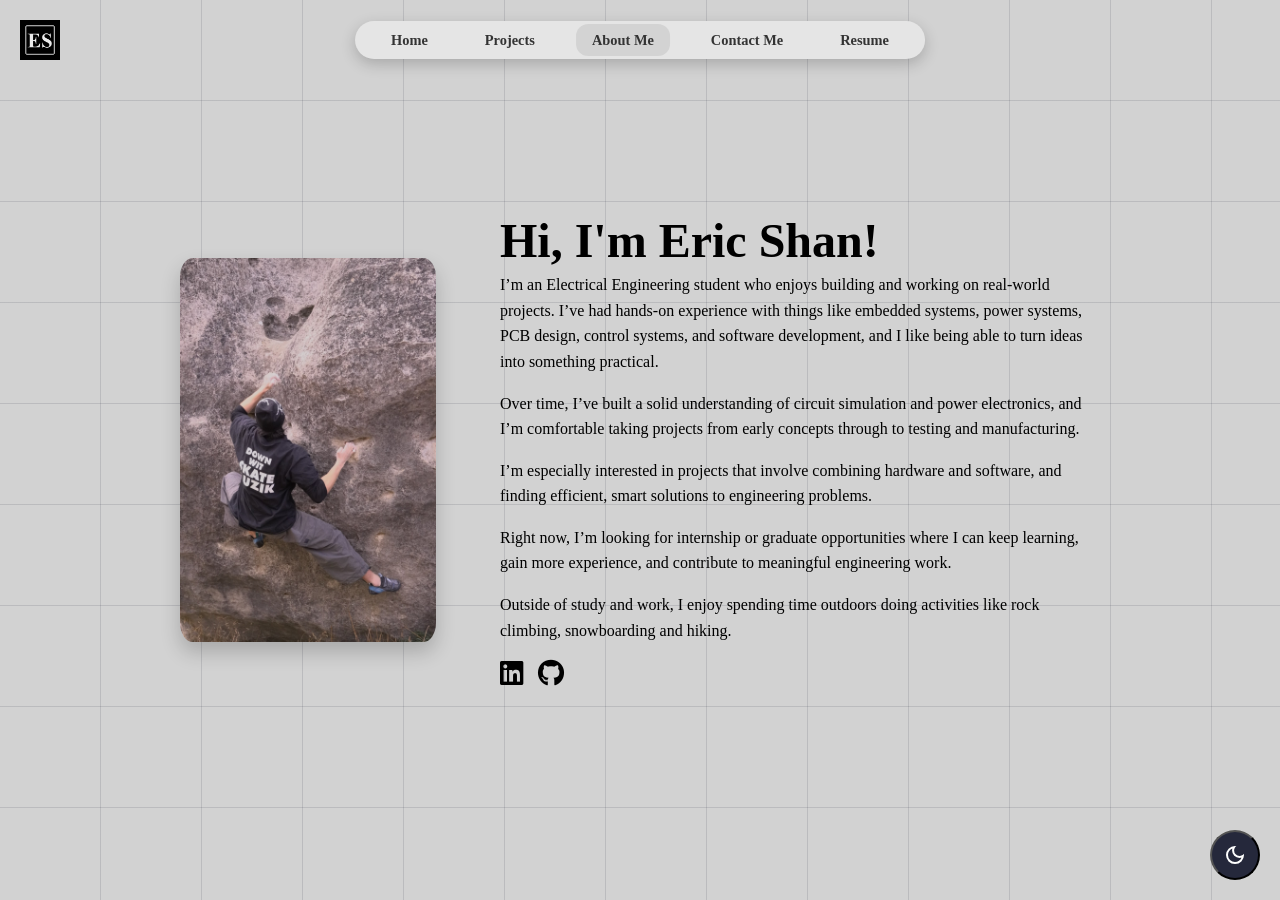
==== about.html @ 1c430942 "Logo Update" ====
<!DOCTYPE html>
<html lang="en">
<head>
    <link rel="stylesheet" href="https://cdnjs.cloudflare.com/ajax/libs/font-awesome/6.5.0/css/all.min.css">
    <meta charset="UTF-8">
    <meta name="viewport" content="width=device-width, initial-scale=1.0">
    <title>About Me | Eric Shan</title>
    <link rel="stylesheet" href="style.css">
    <script type="text/javascript" src="darkmode.js" defer></script>
    <link rel="icon" type="image/jpeg" href="images/ES-logo-black.png">
</head>
<body>
    <button class="theme-switch">
        <svg xmlns="http://www.w3.org/2000/svg" height="24px" viewBox="0 -960 960 960" width="24px" fill="#e3e3e3"><path d="M480-120q-150 0-255-105T120-480q0-150 105-255t255-105q14 0 27.5 1t26.5 3q-41 29-65.5 75.5T444-660q0 90 63 153t153 63q55 0 101-24.5t75-65.5q2 13 3 26.5t1 27.5q0 150-105 255T480-120Zm0-80q88 0 158-48.5T740-375q-20 5-40 8t-40 3q-123 0-209.5-86.5T364-660q0-20 3-40t8-40q-78 32-126.5 102T200-480q0 116 82 198t198 82Zm-10-270Z"/></svg>
        <svg xmlns="http://www.w3.org/2000/svg" height="24px" viewBox="0 -960 960 960" width="24px" fill="#e3e3e3"><path d="M565-395q35-35 35-85t-35-85q-35-35-85-35t-85 35q-35 35-35 85t35 85q35 35 85 35t85-35Zm-226.5 56.5Q280-397 280-480t58.5-141.5Q397-680 480-680t141.5 58.5Q680-563 680-480t-58.5 141.5Q563-280 480-280t-141.5-58.5ZM200-440H40v-80h160v80Zm720 0H760v-80h160v80ZM440-760v-160h80v160h-80Zm0 720v-160h80v160h-80ZM256-650l-101-97 57-59 96 100-52 56Zm492 496-97-101 53-55 101 97-57 59Zm-98-550 97-101 59 57-100 96-56-52ZM154-212l101-97 55 53-97 101-59-57Zm326-268Z"/></svg>
    </button>

    <header class="topbar">
        <a href="index.html" class="logo">
            <img src="images/ES-logo-black.png" alt="Eric Shan">
            </a> 
            <nav class="navbar">
            <div class="navbar-container">
                <button class="navbar-toggle">
                    <span class="bar"></span>
                    <span class="bar"></span>
                    <span class="bar"></span>
                </button>
                <ul class="navbar-menu">
                    <li><a href="index.html">Home</a></li>
                    <li><a href="projects.html">Projects</a></li>
                    <li><a href="about.html" class="active">About Me</a></li>
                    <li><a href="contact.html">Contact Me</a></li>
                    <li><a href="resume.html" target="_blank" rel="noopener noreferrer">Resume</a></li>
                </ul>
            </div>
        </nav>
    </header>
    <section class="about">
        <div class="about-image">
            <img src="images/climbingpic.jpg" alt="Profile Picture">
        </div>
        <div class="about-content">
            <h1>Hi, I'm Eric Shan!</h1>
            <p>
                I’m an Electrical Engineering student who enjoys building and working on real-world projects. I’ve had hands-on experience with things like embedded systems, power systems, PCB design, control systems, and software development, and I like being able to turn ideas into something practical.
            </p>
            <p>
                Over time, I’ve built a solid understanding of circuit simulation and power electronics, and I’m comfortable taking projects from early concepts through to testing and manufacturing.
            </p> 
            <p>
                I’m especially interested in projects that involve combining hardware and software, and finding efficient, smart solutions to engineering problems.
            </p>
            <p>
                Right now, I’m looking for internship or graduate opportunities where I can keep learning, gain more experience, and contribute to meaningful engineering work.
            </p>
            <p>
                Outside of study and work, I enjoy spending time outdoors doing activities like rock climbing, snowboarding and hiking.
            </p>
            <div class="icons">
                <a href="https://www.linkedin.com/in/shan-eric/" target="_blank">
                    <i class="fa-brands fa-linkedin"></i>
                </a>
                </a>
                <a href="https://github.com/eatredbeanpaste" target="_blank">
                    <i class="fa-brands fa-github"></i>
                </a>
            </div>
        </div>
    </section>
    <script src="navscroll.js"></script>
</body>
<script src="script.js"></script>
</html>
---- style.css ----
@import url('https://fonts.cdnfonts.com/css/ica-rubrik-black');
@import url('https://fonts.cdnfonts.com/css/poppins');
:root
{
    --primary-color: #25283b;
    --secondary-color: #ffffff;
    --background-color: #D2D2D2;
    --text-color: #000000;
    --gridline-color: #25283b22
}

.darkmode
{
    --primary-color: #ffffff;
    --secondary-color: #25283b;
    --background-color: #25283b;
    --text-color: #ffffff;
    --gridline-color: #ffffff22
}

.theme-switch{
    height: 50px;
    width: 50px;
    padding: 0;
    border-radius: 50%;
    background-color: var(--primary-color);
    display: flex;
    justify-content: center;
    align-items: center;
    bottom: 20px;
    right: 280px;
    position: fixed;
    z-index: 999;
}

.theme-switch svg{
    fill: var(--secondary-color);
}

.theme-switch svg:last-child{
    display: none;
}

.darkmode .theme-switch svg:first-child{
    display: none;
}

.darkmode .theme-switch svg:last-child{
    display: block;
}

@media (max-width: 1400px){
    .theme-switch{
        top: auto;
        left: auto;

        bottom: 20px;
        right: 20px;

        transform: none;
    }
}

*{
    margin: 0;
    padding: 0;
    box-sizing: border-box;

}
body{
    --topbar-height: 100px;
    min-height: 100vh;
    background-color: var(--background-color);
    background-image:
    repeating-linear-gradient(
        to right, transparent 0 100px,
        var(--gridline-color) 100px 101px
    ),
    repeating-linear-gradient(
        to bottom, transparent 0 100px,
        var(--gridline-color) 100px 101px
    );
}
        
body::before{

    position: absolute;
    width: min(1400px, 90vw);
    top: 10%;
    left: 50%;
    height: 90%;
    transform: translateX(-50%);
    content: '';
    background-image: url(images/bg.png);
    background-size: 100%;
    background-repeat: no-repeat;
    background-position: top center;
    pointer-events: none;
}

iframe {
    position: absolute;
    top: 0;
    left: 0;
    width: 100%;
    height: 100%;
    border: none;
}

/* Navigation Bar */

.topbar {
    position: fixed;
    top: 0;
    width: 100%;

    display: flex;
    align-items: center;
    justify-content: space-between;

    padding: 20px;
    max-width: 1400px;
    margin: 0 auto;

    left: 50%;
    transform: translateX(-50%);

    z-index: 1000;
    transition: transform 0.3s ease;
}

.logo {
    display: flex;
    align-items: center;
    text-decoration: none;
    color: var(--text-color);

    max-width: 200px;
    width: 100%;
}

.logo img {
    height: 40px;   /* adjust size as needed */
    width: auto;
    display: block;
}

.navbar {
    position: fixed;
    left: 50%;
    transform: translateX(-50%);

    padding: 10px 20px;
    background: #e5e5e5;
    border-radius: 20px;

    box-shadow: 0 5px 15px rgba(0,0,0,0.2);
    transition: transform 0.2s;
}

.topbar--hide {
    transform: translate(-50%, -100%);
    box-shadow: none;
}

.navbar-container {
    display: flex;
    align-items: center;
    justify-content: center;
}

.navbar-logo{
    font-size: 1.5rem;
    font-weight: 600;
    color:var(--text-color);
    text-decoration: none;
    cursor: pointer;
}

.navbar-menu {
    display: flex;
    gap: 25px; /* spacing between items */
    list-style: none;
}

.navbar-container .navbar-menu li a {
    color: #333;
    text-decoration: none;
    font-size: 0.9rem;
    font-weight: 600;

    padding: 8px 16px;
    border-radius: 12px;

    transition: 0.3s ease;
}


.navbar-container .navbar-menu li a:hover,
.navbar-container .navbar-menu li a.active{
    background-color: rgba(0, 0, 0, 0.08);
}

.navbar-toggle{
    display: none;
    background: transparent;
    padding: 10px;
    border: none;
    cursor: pointer;
}

.bar{
    display: block;
    width: 25px;
    height: 3px;
    margin: 5px auto;
    background-color: var(--text-color);
    transition: all 0.3s ease-in-out;
}

@media (max-width: 880px) {
    .navbar {
        position: static;   /* remove centering */
        transform: none;
        background: none;
        box-shadow: none;
        padding: 0;
    }
    .navbar-container .navbar-menu{
        display: none;
        flex-direction: column; /* show hamburger on small screens */
        align-items: flex-start;
        grid-area: 1.7rem !important;
        position: absolute;
        height: 100vh;
        width: 250px;
        top: 0;
        right: 0;
        padding: 5rem 1.5rem;
        box-shadow: 0 10px 10px rgba(0, 0, 0, 0.5);
        background-color: var(--background-color);
        z-index: 998;}

    .navbar-container .navbar-menu.active{
        display: flex;
    }
    
    .navbar-toggle{
        display: block;
        z-index: 999;
    }

    .navbar-toggle.active .bar:nth-child(2){
        opacity: 0;
    }

    .navbar-toggle.active .bar:nth-child(1){
        transform: translateY(8px) rotate(45deg);
    }

    .navbar-toggle.active .bar:nth-child(3){
        transform: translateY(-8px) rotate(-45deg);
    }
}

.banner{
    width: 100%;
    height: 100vh;
    text-align: center;
    overflow: hidden;
    position: relative;
}
.banner .slider{
    position: absolute;
    width: 150px;
    height: 180px;
    top: 40%;
    left: calc(50% - 100px);
    transform-style: preserve-3d;
    transform: perspective(1000px);
    animation: autoRun 20s linear infinite;
    z-index: 2;
}

@keyframes autoRun{
    from{
        transform: perspective(1000px) rotateX(-16deg) rotateY(0deg);
    }to{
        transform: perspective(1000px) rotateX(-16deg) rotateY(360deg);
    }
}

.banner .slider .item{
    position: absolute;
    inset: 0 0 0 0;
    transform: 
        rotateY(calc( (var(--position) - 1) * (360 / var(--quantity)) * 1deg))
        translateZ(550px);
}
.banner .slider .item img{
    width: 100%;
    height: 100%;
    object-fit: cover;
}
.banner .content{
    position: absolute;
    bottom: 0;
    left: 50%;
    transform: translateX(-50%);
    width: min(1400px, 100vw);
    height: max-content;
    padding-bottom: 100px;
    display: flex;
    flex-wrap: wrap;
    justify-content: space-between;
    align-items: center;
    z-index: 1;
}

.banner .content h1{
    text-align: center;
    width: 100%;
    text-shadow: 0 10px 20px #000;
    font-size: 10em;
    position: relative; 
    top: -200px;   /* moves BOTH text layers down */
}

.banner .content h1::after{
    position: absolute;
    inset: 0;
    content: attr(data-content);
    z-index: 2;
    -webkit-text-stroke: 2px var(--secondary-color);
    color: transparent;
    color: var(--text-color);
}

.banner .content .model{
    background-image: url(images/model.png);
    width: 100%;
    height: 75vh;
    position: absolute;
    bottom: 0;
    left: 0;
    background-size: auto 130%;
    background-repeat: no-repeat;
    background-position: top center;
    z-index: -1;
}
@media screen and (max-width: 1023px) {
    .banner .slider{
        width: 400px;
        height: 250px;
        left: calc(50% - 80px);
    }
    .banner .slider .item{
        transform: 
            rotateY(calc( (var(--position) - 1) * (360 / var(--quantity)) * 1deg))
            translateZ(300px);
    }
    .banner .content h1{
        text-align: center;
        width: 100%;
        text-shadow: 0 10px 20px #000;
        font-size: 1em;
        top: -250px;
    }
    .banner .content .author{
        color: #fff;
        padding: 20px;
        text-shadow: 0 10px 20px #000;
        z-index: 2;
        max-width: unset;
        width: 100%;
        text-align: center;
        padding: 0 30px;
    }
}
@media screen and (max-width: 767px) {
    .banner .slider{
        width: 100px;
        height: 150px;
        left: calc(50% - 50px);
    }
    .banner .slider .item{
        transform: 
            rotateY(calc( (var(--position) - 1) * (360 / var(--quantity)) * 1deg))
            translateZ(180px);
    }
    .banner .content h1{
        font-size: 5em;
    }
}

/* Projects Page */

.projects {
    max-width: 1200px;
    margin: 120px auto;
    padding: 20px;
}

.projects h1 {
    text-align: center;
    margin-bottom: 20px;
    font-size: 3em;
    color: var(--text-color);
    margin-top: -25px; /* 👈 control vertical position here */
}

.project-list {
    display: flex;
    flex-direction: column;
    gap: 30px;
}

.project-item {
    display: flex;
    flex-direction: row-reverse;
    align-items: center;
    gap: 20px;
    background: var(--secondary-color);
    padding: 20px;
    border-radius: 10px;
}

/* Image styling */
.project-item img {
    width: 200px;
    height: 150px;
    object-fit: cover;
    border-radius: 10px;
}

/* Text takes remaining space */
.project-text {
    flex: 1;
    color: var(--text-color);
}

@media (max-width: 768px){

    .project-item{
        flex-direction: column;   /* stack vertically */
        align-items: flex-start;  /* keep text left aligned */
    }

    /* Force order */
    .project-text{
        order: 1;
        width: 100%;
    }

    .project-text h2{
        margin-bottom: 10px;
    }

    .project-text p{
        margin-bottom: 15px;
    }

    .project-item img{
        order: 2;       /* image comes LAST */
        width: 100%;
        height: auto;
    }
}

/* About Page */

.about {
    display: flex;
    justify-content: center;
    align-items: center;
    gap: 4rem;
    min-height: 100vh;   /* take full screen height */
}

.about-img{
    border-radius: 50%;
}
.about-image img{ 
    display: flex; 
    justify-content: center; 
    width: 20vw; 
    border-radius: 5%; 
    box-shadow: 0 10px 20px rgba(0, 0, 0, 0.2); 
}

.about-content h1{
    font-family: Poppins;
    font-size: 3rem;
    line-height: 1.3;
    color: var(--text-color);
}

.about-content p{
    font-size: 1rem;
    font-family: Poppins;
    line-height: 1.6;
    margin-bottom: 1rem;
    max-width: 600px;
    color: var(--text-color);
}

.about-content .icons a{
    display: inline-block;
    margin-right: 10px;
    color: var(--text-color);
    font-size: 3dvh;
    transition: 0.3s;
}

@media (max-width: 1000px) {
    .about {
        gap: 2rem;
    }
}

@media (max-width:995px) {
    .about {
        flex-direction: column;
        margin: 0rem 2rem;
        align-items: center;
        text-align: center;
    }
    .about-content p{
        font-size: 1rem;
        align-items: center;
    }
    .about-content h1{
        font-size: 2rem;
        align-items: center;
    }
    .about-image img{
        width: 70vw;
        margin-top: 2rem;
    }
}



/* Contact Page */

body{
    font-family: Poppins;
}

.contact-container{
    height: 100vh;
    display: flex;
    align-items: center;
    justify-content: space-evenly   ;
}

.contact-left{
    display: flex;
    flex-direction: column;
    align-items: start;
    gap: 20px;
}

.contact-left h2{
    font-weight: 600;
    font-size: 40px;
    margin-bottom: 5px;
    color: #000000;
}

.contact-left-title hr{
    border: none;
    width: 260px;
    height: 5px;
    background-color: var(--text-color);
    border-radius: 10px;
}

.contact-inputs{
    width: 400px;
    height: 50px;
    border: none;
    outline: none;
    padding-left: 25px;
    font-weight: 500;
    color: var(--text-color);
    border-radius: 20px;
}

.contact-inputs:focus{
    border: 2px solid var(--text-color);
}

.contact-inputs::placeholder{
    color: var(--text-color);
}

.contact-left textarea{
    height: 140px;
    padding-top: 15px;
    border-radius: 20px;
}

.contact-left .contact-button{
    display: flex;
    align-items: center;
    padding: 15px 30px;
    font-size: 16px;
    color: var(--secondary-color);
    gap: 10px;
    border: none;
    border-radius: 20px;
    background-color: var(--primary-color);
    cursor: pointer;
}

@media (max-width: 800px) {
    .contact-inputs{
        width: 80vw;
    }
}
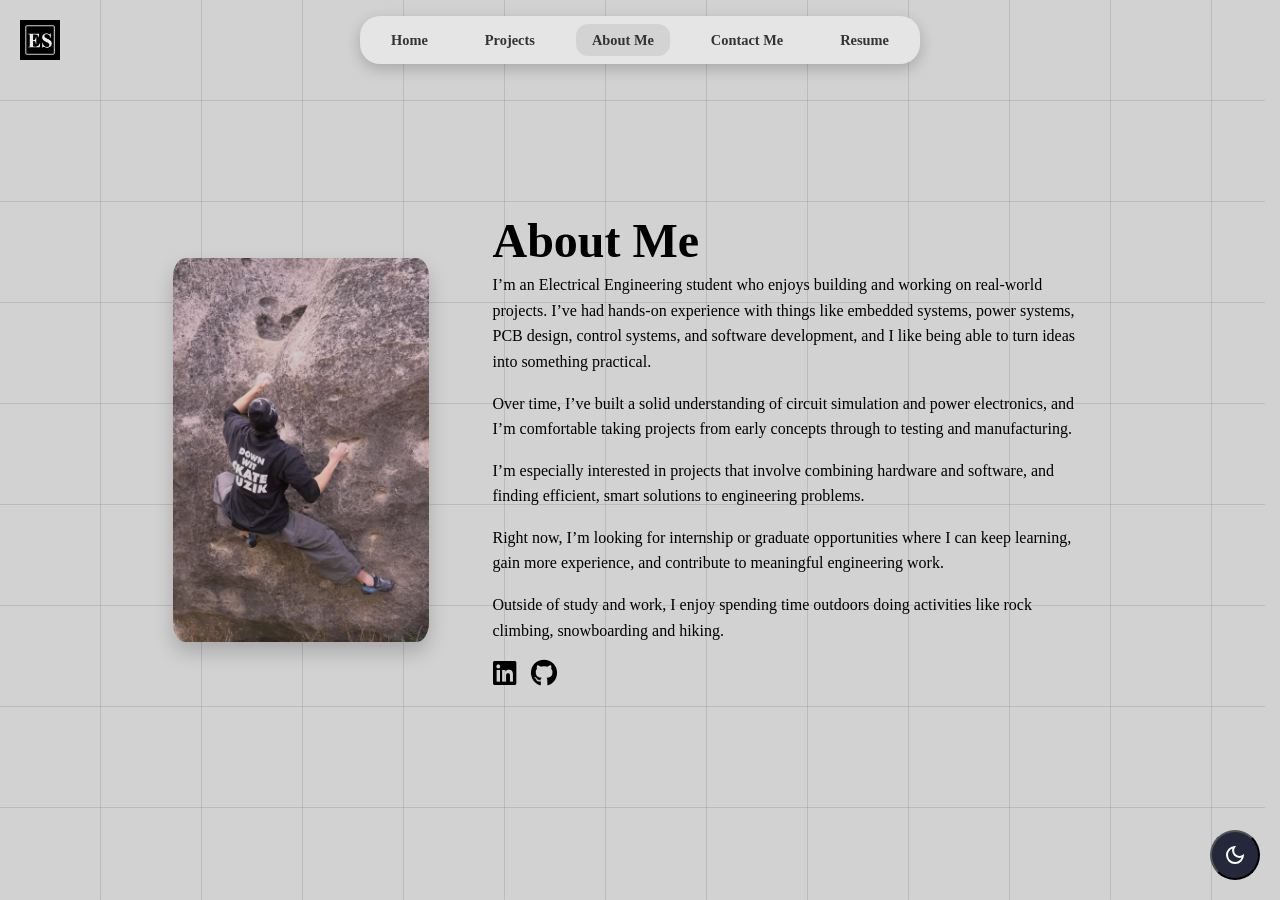
==== commit 756e80a4: "Lots of changes" ====
--- a/about.html
+++ b/about.html
@@ -41,7 +41,7 @@
             <img src="images/climbingpic.jpg" alt="Profile Picture">
         </div>
         <div class="about-content">
-            <h1>Hi, I'm Eric Shan!</h1>
+            <h1>About Me</h1>
             <p>
                 I’m an Electrical Engineering student who enjoys building and working on real-world projects. I’ve had hands-on experience with things like embedded systems, power systems, PCB design, control systems, and software development, and I like being able to turn ideas into something practical.
             </p>
--- a/style.css
+++ b/style.css
@@ -6,7 +6,7 @@
     --secondary-color: #ffffff;
     --background-color: #D2D2D2;
     --text-color: #000000;
-    --gridline-color: #25283b22
+    --gridline-color: #25283b22;
 }
 
 .darkmode
@@ -15,7 +15,7 @@
     --secondary-color: #25283b;
     --background-color: #25283b;
     --text-color: #ffffff;
-    --gridline-color: #ffffff22
+    --gridline-color: #ffffff22;
 }
 
 .theme-switch{
@@ -65,9 +65,14 @@
     margin: 0;
     padding: 0;
     box-sizing: border-box;
-
-}
+}
+
+html {
+    scrollbar-gutter: stable;
+}
+
 body{
+    font-family: Poppins;
     --topbar-height: 100px;
     min-height: 100vh;
     background-color: var(--background-color);
@@ -81,31 +86,7 @@
         var(--gridline-color) 100px 101px
     );
 }
-        
-body::before{
-
-    position: absolute;
-    width: min(1400px, 90vw);
-    top: 10%;
-    left: 50%;
-    height: 90%;
-    transform: translateX(-50%);
-    content: '';
-    background-image: url(images/bg.png);
-    background-size: 100%;
-    background-repeat: no-repeat;
-    background-position: top center;
-    pointer-events: none;
-}
-
-iframe {
-    position: absolute;
-    top: 0;
-    left: 0;
-    width: 100%;
-    height: 100%;
-    border: none;
-}
+
 
 /* Navigation Bar */
 
@@ -150,7 +131,7 @@
     left: 50%;
     transform: translateX(-50%);
 
-    padding: 10px 20px;
+    padding: 15px 15px;
     background: #e5e5e5;
     border-radius: 20px;
 
@@ -273,8 +254,8 @@
 .banner .slider{
     position: absolute;
     width: 150px;
-    height: 180px;
-    top: 40%;
+    height: 75px;
+    top: 10%;
     left: calc(50% - 100px);
     transform-style: preserve-3d;
     transform: perspective(1000px);
@@ -284,9 +265,9 @@
 
 @keyframes autoRun{
     from{
-        transform: perspective(1000px) rotateX(-16deg) rotateY(0deg);
+        transform: perspective(1000px) rotateX(-8deg) rotateY(0deg);
     }to{
-        transform: perspective(1000px) rotateX(-16deg) rotateY(360deg);
+        transform: perspective(1000px) rotateX(-8deg) rotateY(360deg);
     }
 }
 
@@ -317,32 +298,41 @@
     z-index: 1;
 }
 
-.banner .content h1{
-    text-align: center;
-    width: 100%;
-    text-shadow: 0 10px 20px #000;
-    font-size: 10em;
+.banner .content p1{
+    text-align: left;
+    width: 100%;
+    font-size: 5rem;
     position: relative; 
     top: -200px;   /* moves BOTH text layers down */
-}
-
-.banner .content h1::after{
-    position: absolute;
-    inset: 0;
-    content: attr(data-content);
-    z-index: 2;
-    -webkit-text-stroke: 2px var(--secondary-color);
-    color: transparent;
-    color: var(--text-color);
+    left: 300px;
+}
+
+.banner .content p2{
+    text-align: left;
+    width: 100%;
+    font-size: 5rem;
+    position: relative; 
+    top: -200px;   /* moves BOTH text layers down */
+    left: 300px;
+}
+
+.banner .content p3{
+    text-align: left;
+    width: 100%;
+    font-size: 5rem;
+    position: relative; 
+    top: -200px;   /* moves BOTH text layers down */
+    left: 300px;
+    color: #6d96ee;
 }
 
 .banner .content .model{
-    background-image: url(images/model.png);
+    background-image: url(images/bunny.png);
     width: 100%;
     height: 75vh;
     position: absolute;
     bottom: 0;
-    left: 0;
+    left: 200px;
     background-size: auto 130%;
     background-repeat: no-repeat;
     background-position: top center;
@@ -394,11 +384,11 @@
 }
 
 /* Projects Page */
-
 .projects {
-    max-width: 1200px;
     margin: 120px auto;
     padding: 20px;
+    max-width: 100%;
+    max-width: 1200px;
 }
 
 .projects h1 {
@@ -406,7 +396,7 @@
     margin-bottom: 20px;
     font-size: 3em;
     color: var(--text-color);
-    margin-top: -25px; /* 👈 control vertical position here */
+    margin-top: -25px; 
 }
 
 .project-list {
@@ -415,6 +405,7 @@
     gap: 30px;
 }
 
+/* Project Card */
 .project-item {
     display: flex;
     flex-direction: row-reverse;
@@ -423,20 +414,99 @@
     background: var(--secondary-color);
     padding: 20px;
     border-radius: 10px;
-}
-
-/* Image styling */
-.project-item img {
-    width: 200px;
-    height: 150px;
-    object-fit: cover;
-    border-radius: 10px;
-}
-
-/* Text takes remaining space */
+
+    width: 100%;
+    max-width: 600px;
+    margin: 0 auto;
+
+    cursor: pointer;
+    transition: max-width 0.5s ease, transform 0.3s ease;
+}
+
+.project-item:hover {
+    transform: scale(1.02);
+}
+
+/* Expanded state */
+.project-item.active {
+    max-width: 1200px;
+    flex-direction: column;       /* stack everything vertically */
+    align-items: center;
+}
+
+/* Text container */
 .project-text {
     flex: 1;
     color: var(--text-color);
+    display: flex;
+    flex-direction: column;
+    align-items: flex-start;
+    width: 100%;
+    max-width: 1000px;
+    transition: max-width 0.5s ease, align-items 0.3s ease;
+}
+
+/* Expand text container when active */
+.project-item.active .project-text {
+    max-width: 1200px;
+    align-items: center;   /* center text & images */
+}
+
+/* Main image (if you add one later) */
+.project-item > img {
+    width: 250px;
+    height: 200px;
+    object-fit: cover;
+    border-radius: 10px;
+}
+
+/* Extra content (hidden by default) */
+.project-extra-text {
+    display: flex;
+    flex-direction: column;
+    gap: 10px;
+
+    max-height: 0;
+    overflow: hidden;
+    opacity: 0;
+
+    transition: max-height 0.5s ease, opacity 0.3s ease;
+}
+
+.project-item.active {
+    width: 100%;        /* take full width of parent */
+    min-width: 1200px;  /* enforce desired width */
+    max-width: 1200px;
+    flex-direction: column;
+    align-items: center;
+}
+
+/* Show extra content when active */
+.project-item.active .project-extra-text {
+    margin-top: 15px;
+    max-height: 500px;
+    opacity: 1;
+    width: 100%;
+    max-width: 1000px;
+}
+
+/* Images under text */
+.project-extra-images {
+    display: flex;
+    justify-content: center;   /* centers images */
+    gap: 20px;
+    margin-top: 10px;
+    width: 100%;
+    max-width: 1200px;
+    transition: max-width 0.5s ease;
+}
+
+/* Image styling */
+.project-extra-images img {
+    width: 200px;
+    height: auto;
+    border-radius: 8px;
+    object-fit: cover;
 }
 
 @media (max-width: 768px){
@@ -540,82 +610,103 @@
 }
 
 
-
 /* Contact Page */
 
-body{
+body.contact-page{
+    min-height: 100vh;
+    display: flex;
+    justify-content: center;   /* horizontal center */
+    align-items: center;       /* vertical center */
+}
+
+.contact-container {
+    display: flex;
+    gap: 60px;
+    max-width: 1100px;
+    margin: 80px auto;
+    padding: 40px;
+    background: #f5f5f5;
+    border-radius: 12px;
+    box-shadow: 0 0 20px rgba(0,0,0,0.08);
+}
+
+.contact-left {
+    flex: 1;
+}
+
+.contact-left h2 {
+    font-size: 2.2rem;
+    margin-bottom: 10px;
+}
+
+
+.contact-left hr {
+    width: 60px;
+    height: 3px;
+    background: black;
+    border: none;
+    margin-bottom: 20px;
+}
+
+.contact-left p {
+    margin-bottom: 15px;
+    color: #555;
+    line-height: 1.6;
+}
+
+.input-row {
+    display: flex;
+    gap: 20px;
+    margin-bottom: -30px;
+}
+.input-row input {
+    flex: 1;
+}
+
+.contact-right input,
+.contact-right textarea {
+    margin-top: 60px;
+    width: 100%;
+    padding: 14px;
+    border: none;
+    border-radius: 8px;
+    background: #eaeaea;
+    font-size: 0.95rem;
+    outline: none;
     font-family: Poppins;
 }
 
-.contact-container{
-    height: 100vh;
-    display: flex;
-    align-items: center;
-    justify-content: space-evenly   ;
-}
-
-.contact-left{
-    display: flex;
-    flex-direction: column;
-    align-items: start;
-    gap: 20px;
-}
-
-.contact-left h2{
-    font-weight: 600;
-    font-size: 40px;
-    margin-bottom: 5px;
-    color: #000000;
-}
-
-.contact-left-title hr{
+.contact-right textarea {
+    height: 150px;
+    resize: none;
+    margin-bottom: 20px;
+    font-family: Poppins;
+}
+
+.contact-right button {
+    padding: 14px;
     border: none;
-    width: 260px;
-    height: 5px;
-    background-color: var(--text-color);
-    border-radius: 10px;
-}
-
-.contact-inputs{
-    width: 400px;
-    height: 50px;
-    border: none;
-    outline: none;
-    padding-left: 25px;
-    font-weight: 500;
-    color: var(--text-color);
-    border-radius: 20px;
-}
-
-.contact-inputs:focus{
-    border: 2px solid var(--text-color);
-}
-
-.contact-inputs::placeholder{
-    color: var(--text-color);
-}
-
-.contact-left textarea{
-    height: 140px;
-    padding-top: 15px;
-    border-radius: 20px;
-}
-
-.contact-left .contact-button{
-    display: flex;
-    align-items: center;
-    padding: 15px 30px;
-    font-size: 16px;
-    color: var(--secondary-color);
-    gap: 10px;
-    border: none;
-    border-radius: 20px;
-    background-color: var(--primary-color);
+    border-radius: 8px;
+    background: #111;
+    color: white;
+    font-size: 1rem;
     cursor: pointer;
-}
-
-@media (max-width: 800px) {
-    .contact-inputs{
-        width: 80vw;
-    }
-}
+    transition: 0.3s;
+    font-family: Poppins;
+}
+
+.contact-right button:hover {
+    background: #333;
+}
+
+@media (max-width: 768px) {
+    .contact-container {
+        flex-direction: column;
+    }
+
+    .input-row {
+        flex-direction: column;
+    }
+}
+
+/* Reseume Page */
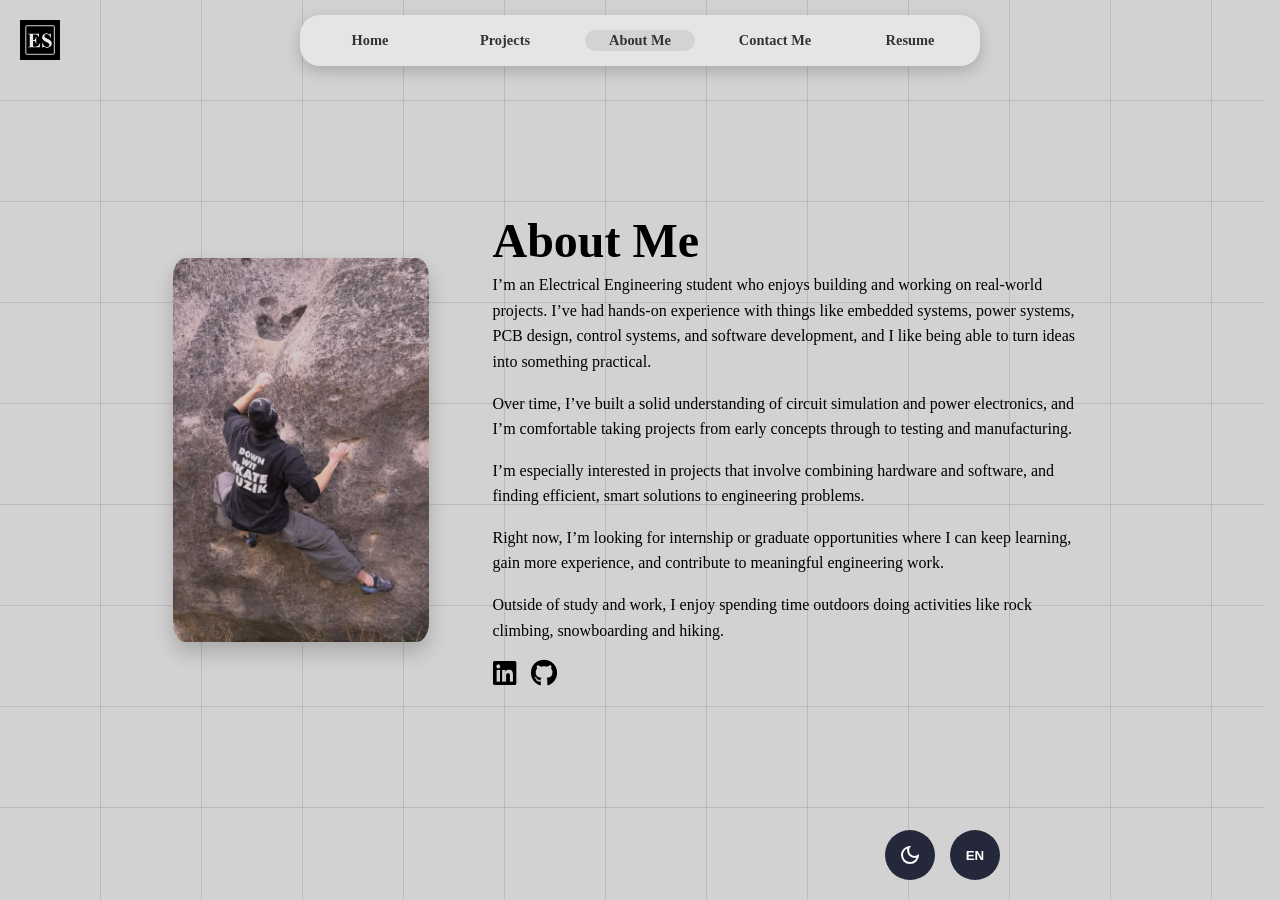
==== commit 4f61b369: "Language button" ====
--- a/about.html
+++ b/about.html
@@ -7,66 +7,120 @@
     <title>About Me | Eric Shan</title>
     <link rel="stylesheet" href="style.css">
     <script type="text/javascript" src="darkmode.js" defer></script>
+    <script type="text/javascript" src="language.js" defer></script>
     <link rel="icon" type="image/jpeg" href="images/ES-logo-black.png">
 </head>
 <body>
-    <button class="theme-switch">
-        <svg xmlns="http://www.w3.org/2000/svg" height="24px" viewBox="0 -960 960 960" width="24px" fill="#e3e3e3"><path d="M480-120q-150 0-255-105T120-480q0-150 105-255t255-105q14 0 27.5 1t26.5 3q-41 29-65.5 75.5T444-660q0 90 63 153t153 63q55 0 101-24.5t75-65.5q2 13 3 26.5t1 27.5q0 150-105 255T480-120Zm0-80q88 0 158-48.5T740-375q-20 5-40 8t-40 3q-123 0-209.5-86.5T364-660q0-20 3-40t8-40q-78 32-126.5 102T200-480q0 116 82 198t198 82Zm-10-270Z"/></svg>
-        <svg xmlns="http://www.w3.org/2000/svg" height="24px" viewBox="0 -960 960 960" width="24px" fill="#e3e3e3"><path d="M565-395q35-35 35-85t-35-85q-35-35-85-35t-85 35q-35 35-35 85t35 85q35 35 85 35t85-35Zm-226.5 56.5Q280-397 280-480t58.5-141.5Q397-680 480-680t141.5 58.5Q680-563 680-480t-58.5 141.5Q563-280 480-280t-141.5-58.5ZM200-440H40v-80h160v80Zm720 0H760v-80h160v80ZM440-760v-160h80v160h-80Zm0 720v-160h80v160h-80ZM256-650l-101-97 57-59 96 100-52 56Zm492 496-97-101 53-55 101 97-57 59Zm-98-550 97-101 59 57-100 96-56-52ZM154-212l101-97 55 53-97 101-59-57Zm326-268Z"/></svg>
-    </button>
+
+    <div class="fab-container">
+        <button class="theme-switch">
+            <svg xmlns="http://www.w3.org/2000/svg" height="24px" viewBox="0 -960 960 960" width="24px" fill="#e3e3e3"><path d="M480-120q-150 0-255-105T120-480q0-150 105-255t255-105q14 0 27.5 1t26.5 3q-41 29-65.5 75.5T444-660q0 90 63 153t153 63q55 0 101-24.5t75-65.5q2 13 3 26.5t1 27.5q0 150-105 255T480-120Zm0-80q88 0 158-48.5T740-375q-20 5-40 8t-40 3q-123 0-209.5-86.5T364-660q0-20 3-40t8-40q-78 32-126.5 102T200-480q0 116 82 198t198 82Zm-10-270Z"/></svg>
+            <svg xmlns="http://www.w3.org/2000/svg" height="24px" viewBox="0 -960 960 960" width="24px" fill="#e3e3e3"><path d="M565-395q35-35 35-85t-35-85q-35-35-85-35t-85 35q-35 35-35 85t35 85q35 35 85 35t85-35Zm-226.5 56.5Q280-397 280-480t58.5-141.5Q397-680 480-680t141.5 58.5Q680-563 680-480t-58.5 141.5Q563-280 480-280t-141.5-58.5ZM200-440H40v-80h160v80Zm720 0H760v-80h160v80ZM440-760v-160h80v160h-80Zm0 720v-160h80v160h-80ZM256-650l-101-97 57-59 96 100-52 56Zm492 496-97-101 53-55 101 97-57 59Zm-98-550 97-101 59 57-100 96-56-52ZM154-212l101-97 55 53-97 101-59-57Zm326-268Z"/></svg>
+        </button>
+        <button class="lang-switch" aria-label="Toggle Language">
+            <span class="lang-icon EN">EN</span>
+            <span class="lang-icon CN">中</span>
+        </button>
+    </div>
 
     <header class="topbar">
-        <a href="index.html" class="logo">
-            <img src="images/ES-logo-black.png" alt="Eric Shan">
-            </a> 
-            <nav class="navbar">
-            <div class="navbar-container">
-                <button class="navbar-toggle">
-                    <span class="bar"></span>
-                    <span class="bar"></span>
-                    <span class="bar"></span>
-                </button>
-                <ul class="navbar-menu">
-                    <li><a href="index.html">Home</a></li>
-                    <li><a href="projects.html">Projects</a></li>
-                    <li><a href="about.html" class="active">About Me</a></li>
-                    <li><a href="contact.html">Contact Me</a></li>
-                    <li><a href="resume.html" target="_blank" rel="noopener noreferrer">Resume</a></li>
-                </ul>
-            </div>
-        </nav>
-    </header>
+    <a href="index.html" class="logo">
+        <img src="images/ES-logo-black.png" alt="Eric Shan">
+    </a>
+    <nav class="navbar">
+        <div class="navbar-container">
+            <button class="navbar-toggle">
+                <span class="bar"></span>
+                <span class="bar"></span>
+                <span class="bar"></span>
+            </button>
+            <ul class="navbar-menu">
+                <li>
+                    <a href="index.html">
+                        <span class="text textEN">Home</span>
+                        <span class="text textCN">首页</span>
+                    </a>
+                </li>
+                <li>
+                    <a href="projects.html">
+                        <span class="text textEN">Projects</span>
+                        <span class="text textCN">项目</span>
+                    </a>
+                </li>
+                <li>
+                    <a href="about.html" class="active">
+                        <span class="text textEN">About Me</span>
+                        <span class="text textCN">关于我</span>
+                    </a>
+                </li>
+                <li>
+                    <a href="contact.html">
+                        <span class="text textEN">Contact Me</span>
+                        <span class="text textCN">联系我</span>
+                    </a>
+                </li>
+                <li>
+                    <a href="resume.html" target="_blank" rel="noopener noreferrer">
+                        <span class="text textEN">Resume</span>
+                        <span class="text textCN">简历</span>
+                    </a>
+                </li>
+            </ul>
+        </div>
+    </nav>
+</header>
     <section class="about">
         <div class="about-image">
             <img src="images/climbingpic.jpg" alt="Profile Picture">
         </div>
         <div class="about-content">
-            <h1>About Me</h1>
-            <p>
-                I’m an Electrical Engineering student who enjoys building and working on real-world projects. I’ve had hands-on experience with things like embedded systems, power systems, PCB design, control systems, and software development, and I like being able to turn ideas into something practical.
-            </p>
-            <p>
-                Over time, I’ve built a solid understanding of circuit simulation and power electronics, and I’m comfortable taking projects from early concepts through to testing and manufacturing.
-            </p> 
-            <p>
-                I’m especially interested in projects that involve combining hardware and software, and finding efficient, smart solutions to engineering problems.
-            </p>
-            <p>
-                Right now, I’m looking for internship or graduate opportunities where I can keep learning, gain more experience, and contribute to meaningful engineering work.
-            </p>
-            <p>
-                Outside of study and work, I enjoy spending time outdoors doing activities like rock climbing, snowboarding and hiking.
-            </p>
-            <div class="icons">
-                <a href="https://www.linkedin.com/in/shan-eric/" target="_blank">
-                    <i class="fa-brands fa-linkedin"></i>
-                </a>
-                </a>
-                <a href="https://github.com/eatredbeanpaste" target="_blank">
-                    <i class="fa-brands fa-github"></i>
-                </a>
-            </div>
-        </div>
+    <div class="text textEN">
+        <h1>About Me</h1>
+        <p>
+            I’m an Electrical Engineering student who enjoys building and working on real-world projects. I’ve had hands-on experience with things like embedded systems, power systems, PCB design, control systems, and software development, and I like being able to turn ideas into something practical.
+        </p>
+        <p>
+            Over time, I’ve built a solid understanding of circuit simulation and power electronics, and I’m comfortable taking projects from early concepts through to testing and manufacturing.
+        </p> 
+        <p>
+            I’m especially interested in projects that involve combining hardware and software, and finding efficient, smart solutions to engineering problems.
+        </p>
+        <p>
+            Right now, I’m looking for internship or graduate opportunities where I can keep learning, gain more experience, and contribute to meaningful engineering work.
+        </p>
+        <p>
+            Outside of study and work, I enjoy spending time outdoors doing activities like rock climbing, snowboarding and hiking.
+        </p>
+    </div>
+
+    <div class="text textCN">
+        <h1>关于我</h1>
+        <p>
+            我是一名电气工程专业的学生，热衷于构建和研究实际项目。我在嵌入式系统、电力系统、PCB 设计、控制系统和软件开发方面拥有实践经验，并且喜欢将创意转化为实用的成果。
+        </p>
+        <p>
+            随着时间的推移，我对电路仿真和电力电子有了深入的理解，能够胜任从初步概念到测试和制造的整个项目流程。
+        </p> 
+        <p>
+            我特别关注硬件与软件结合的项目，并致力于为工程问题寻找高效、智能的解决方案。
+        </p>
+        <p>
+            目前，我正在寻找实习或毕业工作的机会，希望能继续学习、积累经验，并为有意义的工程项目贡献力量。
+        </p>
+        <p>
+            在学习和工作之余，我喜欢户外活动，比如攀岩、单板滑雪和徒步旅行。
+        </p>
+    </div>
+
+    <div class="icons">
+        <a href="https://www.linkedin.com/in/shan-eric/" target="_blank">
+            <i class="fa-brands fa-linkedin"></i>
+        </a>
+        <a href="https://github.com/eatredbeanpaste" target="_blank">
+            <i class="fa-brands fa-github"></i>
+        </a>
+    </div>
+</div>
     </section>
     <script src="navscroll.js"></script>
 </body>
--- a/style.css
+++ b/style.css
@@ -1,77 +1,19 @@
-@import url('https://fonts.cdnfonts.com/css/ica-rubrik-black');
 @import url('https://fonts.cdnfonts.com/css/poppins');
-:root
-{
-    --primary-color: #25283b;
-    --secondary-color: #ffffff;
-    --background-color: #D2D2D2;
-    --text-color: #000000;
-    --gridline-color: #25283b22;
-}
-
-.darkmode
-{
-    --primary-color: #ffffff;
-    --secondary-color: #25283b;
-    --background-color: #25283b;
-    --text-color: #ffffff;
-    --gridline-color: #ffffff22;
-}
-
-.theme-switch{
-    height: 50px;
-    width: 50px;
-    padding: 0;
-    border-radius: 50%;
-    background-color: var(--primary-color);
-    display: flex;
-    justify-content: center;
-    align-items: center;
-    bottom: 20px;
-    right: 280px;
-    position: fixed;
-    z-index: 999;
-}
-
-.theme-switch svg{
-    fill: var(--secondary-color);
-}
-
-.theme-switch svg:last-child{
-    display: none;
-}
-
-.darkmode .theme-switch svg:first-child{
-    display: none;
-}
-
-.darkmode .theme-switch svg:last-child{
-    display: block;
-}
-
-@media (max-width: 1400px){
-    .theme-switch{
-        top: auto;
-        left: auto;
-
-        bottom: 20px;
-        right: 20px;
-
-        transform: none;
-    }
-}
-
-*{
+
+/* ------------------------------------------------------------------------------------
+    General Setup & Variables
+------------------------------------------------------------------------------------*/
+html {
+    scrollbar-gutter: stable;
+}
+
+* {
     margin: 0;
     padding: 0;
     box-sizing: border-box;
 }
 
-html {
-    scrollbar-gutter: stable;
-}
-
-body{
+body {
     font-family: Poppins;
     --topbar-height: 100px;
     min-height: 100vh;
@@ -87,25 +29,104 @@
     );
 }
 
-
-/* Navigation Bar */
-
+:root {
+    --primary-color: #25283b;
+    --secondary-color: #ffffff;
+    --background-color: #D2D2D2;
+    --text-color: #000000;
+    --gridline-color: #25283b22;
+}
+
+/* -----------------------------------------------------------------------------------Modes (Dark & Chinese)------------------------------------------------------------------------------------*/
+.darkmode {
+    --primary-color: #ffffff;
+    --secondary-color: #25283b;
+    --background-color: #25283b;
+    --text-color: #ffffff;
+    --gridline-color: #ffffff22;
+}
+
+/* Language Text Toggling Logic */
+.text.textCN { display: none; }
+.chinese-mode .text.textEN { display: none; }
+.chinese-mode .text.textCN { display: block; }
+
+/* -----------------------------------------------------------------------Floating Action Buttons (Theme & Language)-----------------------------------------------------------------------------*/
+
+.fab-container {
+    position: fixed;
+    bottom: 20px;
+    right: 280px; 
+    display: flex;
+    gap: 15px;
+    z-index: 9999; /* Higher than your navbar/banner */
+}
+
+.theme-switch, .lang-switch {
+    height: 50px;
+    width: 50px;
+    padding: 0;
+    border-radius: 50%;
+    background-color: var(--primary-color);
+    display: flex;
+    justify-content: center;
+    align-items: center;
+    cursor: pointer;
+    border: none;
+    transition: transform 0.2s ease;
+}
+
+.theme-switch:active, .lang-switch:active {
+    transform: scale(0.9);
+}
+
+.theme-switch svg, .lang-icon {
+    fill: var(--secondary-color);
+    color: var(--secondary-color);
+    font-weight: 600;
+}
+
+/* Dark Mode Icon Toggle */
+.theme-switch svg:last-child { display: none; }
+.darkmode .theme-switch svg:first-child { display: none; }
+.darkmode .theme-switch svg:last-child { display: block; }
+
+/* Language Icon Toggle */
+.lang-switch .lang-icon.CN { display: none; }
+.chinese-mode .lang-switch .lang-icon.EN { display: none; }
+.chinese-mode .lang-switch .lang-icon.CN { display: block; }
+
+/* 3. Mobile Specifics (Small Phones) */
+@media (max-width: 1000px) {
+    .fab-container {
+        bottom: 20px;
+        right: 20px !important;
+        gap: 10px;
+    }
+
+    .theme-switch, .lang-switch {
+        height: 50px;
+        width: 50px;
+        /* Ensure background color isn't transparent/matching mobile bg */
+        background-color: var(--primary-color) !important;
+    }
+}
+
+/* ------------------------------------------------------------------------------------
+    Navigation Bar
+------------------------------------------------------------------------------------*/
 .topbar {
     position: fixed;
     top: 0;
     width: 100%;
-
     display: flex;
     align-items: center;
     justify-content: space-between;
-
     padding: 20px;
     max-width: 1400px;
     margin: 0 auto;
-
     left: 50%;
     transform: translateX(-50%);
-
     z-index: 1000;
     transition: transform 0.3s ease;
 }
@@ -115,13 +136,12 @@
     align-items: center;
     text-decoration: none;
     color: var(--text-color);
-
     max-width: 200px;
     width: 100%;
 }
 
 .logo img {
-    height: 40px;   /* adjust size as needed */
+    height: 40px;
     width: auto;
     display: block;
 }
@@ -130,18 +150,15 @@
     position: fixed;
     left: 50%;
     transform: translateX(-50%);
-
     padding: 15px 15px;
     background: #e5e5e5;
     border-radius: 20px;
-
     box-shadow: 0 5px 15px rgba(0,0,0,0.2);
     transition: transform 0.2s;
 }
 
 .topbar--hide {
     transform: translate(-50%, -100%);
-    box-shadow: none;
 }
 
 .navbar-container {
@@ -150,17 +167,9 @@
     justify-content: center;
 }
 
-.navbar-logo{
-    font-size: 1.5rem;
-    font-weight: 600;
-    color:var(--text-color);
-    text-decoration: none;
-    cursor: pointer;
-}
-
 .navbar-menu {
     display: flex;
-    gap: 25px; /* spacing between items */
+    gap: 25px;
     list-style: none;
 }
 
@@ -169,20 +178,23 @@
     text-decoration: none;
     font-size: 0.9rem;
     font-weight: 600;
-
-    padding: 8px 16px;
+    padding: 2px 0; /* Vertical padding stays, horizontal moves to width */
     border-radius: 12px;
-
     transition: 0.3s ease;
-}
-
+    
+    display: flex;
+    justify-content: center;
+    align-items: center;
+    width: 110px;  /* Adjust this value based on your longest word */
+    text-align: center;
+}
 
 .navbar-container .navbar-menu li a:hover,
-.navbar-container .navbar-menu li a.active{
+.navbar-container .navbar-menu li a.active {
     background-color: rgba(0, 0, 0, 0.08);
 }
 
-.navbar-toggle{
+.navbar-toggle {
     display: none;
     background: transparent;
     padding: 10px;
@@ -190,7 +202,7 @@
     cursor: pointer;
 }
 
-.bar{
+.bar {
     display: block;
     width: 25px;
     height: 3px;
@@ -201,17 +213,16 @@
 
 @media (max-width: 880px) {
     .navbar {
-        position: static;   /* remove centering */
+        position: static;
         transform: none;
         background: none;
         box-shadow: none;
         padding: 0;
     }
-    .navbar-container .navbar-menu{
+    
+    .navbar-container .navbar-menu {
         display: none;
-        flex-direction: column; /* show hamburger on small screens */
-        align-items: flex-start;
-        grid-area: 1.7rem !important;
+        flex-direction: column;
         position: absolute;
         height: 100vh;
         width: 250px;
@@ -220,38 +231,37 @@
         padding: 5rem 1.5rem;
         box-shadow: 0 10px 10px rgba(0, 0, 0, 0.5);
         background-color: var(--background-color);
-        z-index: 998;}
-
-    .navbar-container .navbar-menu.active{
-        display: flex;
-    }
-    
-    .navbar-toggle{
-        display: block;
-        z-index: 999;
-    }
-
-    .navbar-toggle.active .bar:nth-child(2){
-        opacity: 0;
-    }
-
-    .navbar-toggle.active .bar:nth-child(1){
-        transform: translateY(8px) rotate(45deg);
-    }
-
-    .navbar-toggle.active .bar:nth-child(3){
-        transform: translateY(-8px) rotate(-45deg);
-    }
-}
-
-.banner{
+        z-index: 1001;
+    }
+
+    .navbar-container .navbar-menu.active {
+        display: flex; }
+
+    .navbar-toggle {
+        display: block; z-index: 1002; }
+        
+    .navbar-toggle.active .bar:nth-child(2) {
+        opacity: 0; }
+
+    .navbar-toggle.active .bar:nth-child(1) {
+        transform: translateY(8px) rotate(45deg); }
+
+    .navbar-toggle.active .bar:nth-child(3) {
+        transform: translateY(-8px) rotate(-45deg); }
+}
+
+/* ------------------------------------------------------------------------------------
+    Home Page Banner & 3D Slider
+------------------------------------------------------------------------------------*/
+.banner {
     width: 100%;
     height: 100vh;
     text-align: center;
     overflow: hidden;
     position: relative;
 }
-.banner .slider{
+
+.banner .slider {
     position: absolute;
     width: 150px;
     height: 75px;
@@ -263,27 +273,24 @@
     z-index: 2;
 }
 
-@keyframes autoRun{
-    from{
-        transform: perspective(1000px) rotateX(-8deg) rotateY(0deg);
-    }to{
-        transform: perspective(1000px) rotateX(-8deg) rotateY(360deg);
-    }
-}
-
-.banner .slider .item{
+@keyframes autoRun {
+    from { transform: perspective(1000px) rotateX(-8deg) rotateY(0deg); }
+    to { transform: perspective(1000px) rotateX(-8deg) rotateY(360deg); }
+}
+
+.banner .slider .item {
     position: absolute;
     inset: 0 0 0 0;
-    transform: 
-        rotateY(calc( (var(--position) - 1) * (360 / var(--quantity)) * 1deg))
-        translateZ(550px);
-}
-.banner .slider .item img{
+    transform: rotateY(calc( (var(--position) - 1) * (360 / var(--quantity)) * 1deg)) translateZ(550px);
+}
+
+.banner .slider .item img {
     width: 100%;
     height: 100%;
     object-fit: cover;
 }
-.banner .content{
+
+.banner .content {
     position: absolute;
     bottom: 0;
     left: 50%;
@@ -298,35 +305,21 @@
     z-index: 1;
 }
 
-.banner .content p1{
+.banner .content p1, 
+.banner .content p2, 
+.banner .content p3 {
+    display: block;
     text-align: left;
     width: 100%;
     font-size: 5rem;
     position: relative; 
-    top: -200px;   /* moves BOTH text layers down */
+    top: -200px;  
     left: 300px;
 }
 
-.banner .content p2{
-    text-align: left;
-    width: 100%;
-    font-size: 5rem;
-    position: relative; 
-    top: -200px;   /* moves BOTH text layers down */
-    left: 300px;
-}
-
-.banner .content p3{
-    text-align: left;
-    width: 100%;
-    font-size: 5rem;
-    position: relative; 
-    top: -200px;   /* moves BOTH text layers down */
-    left: 300px;
-    color: #6d96ee;
-}
-
-.banner .content .model{
+.banner .content p3 { color: #6d96ee; }
+
+.banner .content .model {
     background-image: url(images/bunny.png);
     width: 100%;
     height: 75vh;
@@ -338,52 +331,17 @@
     background-position: top center;
     z-index: -1;
 }
-@media screen and (max-width: 1023px) {
-    .banner .slider{
-        width: 400px;
-        height: 250px;
-        left: calc(50% - 80px);
-    }
-    .banner .slider .item{
-        transform: 
-            rotateY(calc( (var(--position) - 1) * (360 / var(--quantity)) * 1deg))
-            translateZ(300px);
-    }
-    .banner .content h1{
-        text-align: center;
-        width: 100%;
-        text-shadow: 0 10px 20px #000;
-        font-size: 1em;
-        top: -250px;
-    }
-    .banner .content .author{
-        color: #fff;
-        padding: 20px;
-        text-shadow: 0 10px 20px #000;
-        z-index: 2;
-        max-width: unset;
-        width: 100%;
-        text-align: center;
-        padding: 0 30px;
-    }
-}
-@media screen and (max-width: 767px) {
-    .banner .slider{
-        width: 100px;
-        height: 150px;
-        left: calc(50% - 50px);
-    }
-    .banner .slider .item{
-        transform: 
-            rotateY(calc( (var(--position) - 1) * (360 / var(--quantity)) * 1deg))
-            translateZ(180px);
-    }
-    .banner .content h1{
-        font-size: 5em;
-    }
-}
-
-/* Projects Page */
+
+@media (max-width: 768px) {
+    .banner .slider { width: 100px; height: 50px; top: 20%; left: calc(50% - 50px); }
+    .banner .slider .item { transform: rotateY(calc((var(--position) - 1) * (360 / var(--quantity)) * 1deg)) translateZ(150px); }
+    .banner .content { flex-direction: column; padding-bottom: 50px; }
+    .banner .content p1, .banner .content p2, .banner .content p3 { font-size: 2rem; top: -450px; left: 0px; margin: 5px 0; text-align: center;}
+    .banner .content .model { top: -330px; height: 40vh; left: 50%; transform: translateX(-50%); background-size: contain; }
+}
+
+/*---------------------------------------------------------------------------------------Projects Page-------------------------------------------------------------------------------------------*/
+
 .projects {
     margin: 120px auto;
     padding: 20px;
@@ -509,35 +467,90 @@
     object-fit: cover;
 }
 
-@media (max-width: 768px){
-
-    .project-item{
-        flex-direction: column;   /* stack vertically */
-        align-items: flex-start;  /* keep text left aligned */
-    }
-
-    /* Force order */
-    .project-text{
-        order: 1;
-        width: 100%;
-    }
-
-    .project-text h2{
-        margin-bottom: 10px;
-    }
-
-    .project-text p{
-        margin-bottom: 15px;
-    }
-
-    .project-item img{
-        order: 2;       /* image comes LAST */
+@media (max-width: 768px) {
+
+    .projects {
+        margin: 80px auto;
+        padding: 15px;
+    }
+
+    .projects h1 {
+        font-size: 2rem;
+        margin-top: 0;
+    }
+
+    /* Project Card */
+    .project-item {
+        flex-direction: column;   /* stack */
+        max-width: 100%;          /* no fixed width */
+        padding: 15px;
+        gap: 15px;
+    }
+
+    /* Remove forced 1200px on mobile */
+    .project-item.active {
+        min-width: 0;
+        max-width: 100%;
+    }
+
+    /* Text */
+    .project-text {
+        align-items: center;
+        text-align: center;
+        max-width: 100%;
+    }
+
+    .project-item.active .project-text {
+        max-width: 100%;
+    }
+
+    /* Main image */
+    .project-item > img {
         width: 100%;
         height: auto;
-    }
-}
-
-/* About Page */
+        max-width: 300px;
+    }
+
+    /* Extra text */
+    .project-extra-text {
+        display: flex;
+        flex-direction: column;
+        gap: 10px;
+
+        max-height: 0;
+        overflow: hidden;
+        opacity: 0;
+
+    transition: max-height 0.5s ease, opacity 0.3s ease;
+}
+
+    .project-item.active .project-extra-text {
+        max-width: 100%;
+        max-height: 2000px;
+        opacity: 1;
+    }
+
+    /* Extra images */
+    .project-extra-images {
+        flex-direction: row;        /* keep row if you want */
+        flex-wrap: wrap;            /* allow wrapping */
+        justify-content: center;    /* center images */
+        gap: 10px;                  /* smaller gap on mobile */
+        max-width: 100%;
+        margin-top: 10px;
+    }
+
+    .project-extra-images img {
+        width: calc(50% - 10px);   /* two images per row on mobile */
+        max-width: 200px;           /* optional limit */
+        height: auto;
+        border-radius: 8px;
+        object-fit: cover;
+    }
+}
+
+/*--------------------------------------------------------------------------------------About Me Page--------------------------------------------------------------------------------------------*/
+
 
 .about {
     display: flex;
@@ -574,7 +587,7 @@
     color: var(--text-color);
 }
 
-.about-content .icons a{
+.icons a{
     display: inline-block;
     margin-right: 10px;
     color: var(--text-color);
@@ -582,41 +595,67 @@
     transition: 0.3s;
 }
 
-@media (max-width: 1000px) {
+@media (max-width: 995px) {
     .about {
+        display: flex;             /* enable flexbox */
+        flex-direction: column;    /* stack items vertically */
         gap: 2rem;
-    }
-}
-
-@media (max-width:995px) {
-    .about {
-        flex-direction: column;
-        margin: 0rem 2rem;
+        margin: 0 2rem;
         align-items: center;
         text-align: center;
-    }
-    .about-content p{
+        padding-top: 3rem;
+    }
+
+    /* Make the content a flex column */
+    .about-content {
+        display: flex;
+        flex-direction: column;
+        gap: 1rem;
+        align-items: center;
+    }
+
+    /* Change the display order */
+    .about-content h1 {
+        order: 1;   /* h1 first */
+        font-size: 2rem;
+    }
+
+    .about-image {
+        order: 2;   /* image second */
+        margin: 1rem 0;
+        width: 70vw;
+        display: flex;
+        justify-content: center;
+    }
+
+    .about-image img {
+        width: 100%;
+        height: auto;
+        display: block;
+        border-radius: 8px; /* optional */
+    }
+
+    .about-content p {
+        order: 3;   /* all paragraphs after the image */
         font-size: 1rem;
-        align-items: center;
-    }
-    .about-content h1{
-        font-size: 2rem;
-        align-items: center;
-    }
-    .about-image img{
-        width: 70vw;
-        margin-top: 2rem;
-    }
-}
-
-
-/* Contact Page */
+    }
+
+    .about-content .icons {
+        order: 4;   /* icons at the very bottom */
+        margin-top: 1.5rem;
+    }
+}
+
+/*-------------------------------------------------------------------------------------Contact Me Page-------------------------------------------------------------------------------------------*/
+
+
 
 body.contact-page{
     min-height: 100vh;
     display: flex;
     justify-content: center;   /* horizontal center */
-    align-items: center;       /* vertical center */
+    align-items: center;      /* vertical center */
+    padding: 10px;
 }
 
 .contact-container {
@@ -641,7 +680,7 @@
 
 
 .contact-left hr {
-    width: 60px;
+    width: 230px;
     height: 3px;
     background: black;
     border: none;
@@ -655,10 +694,12 @@
 }
 
 .input-row {
+
     display: flex;
     gap: 20px;
-    margin-bottom: -30px;
-}
+    margin-bottom: -40px;
+}
+
 .input-row input {
     flex: 1;
 }
@@ -700,13 +741,45 @@
 }
 
 @media (max-width: 768px) {
+
+    body.contact-page {
+        align-items: flex-start; /* prevents vertical squish on small screens */
+    }
+
     .contact-container {
-        flex-direction: column;
-    }
-
+        flex-direction: column; /* stack sections */
+        gap: 30px;
+        padding: 25px;
+        margin: 40px 0;
+    }
+
+    .contact-left h2 {
+        font-size: 1.8rem;
+    }
+
+    .contact-left hr {
+        width: 150px;
+    }
+
+ 
     .input-row {
-        flex-direction: column;
-    }
-}
-
-/* Reseume Page */+        flex-direction: column;   /* stack Name + Email */
+        gap: 15px;
+        margin-bottom: 15px;      /* remove negative margin on mobile */
+        
+    }
+
+    .contact-right input,
+    .contact-right textarea {
+        margin-top: 10px; /* smaller spacing */
+        font-size: 1rem;
+    }
+
+    .contact-right textarea {
+        height: 120px;
+    }
+
+    .contact-right button {
+        width: 100%; /* full width button */
+    }
+}
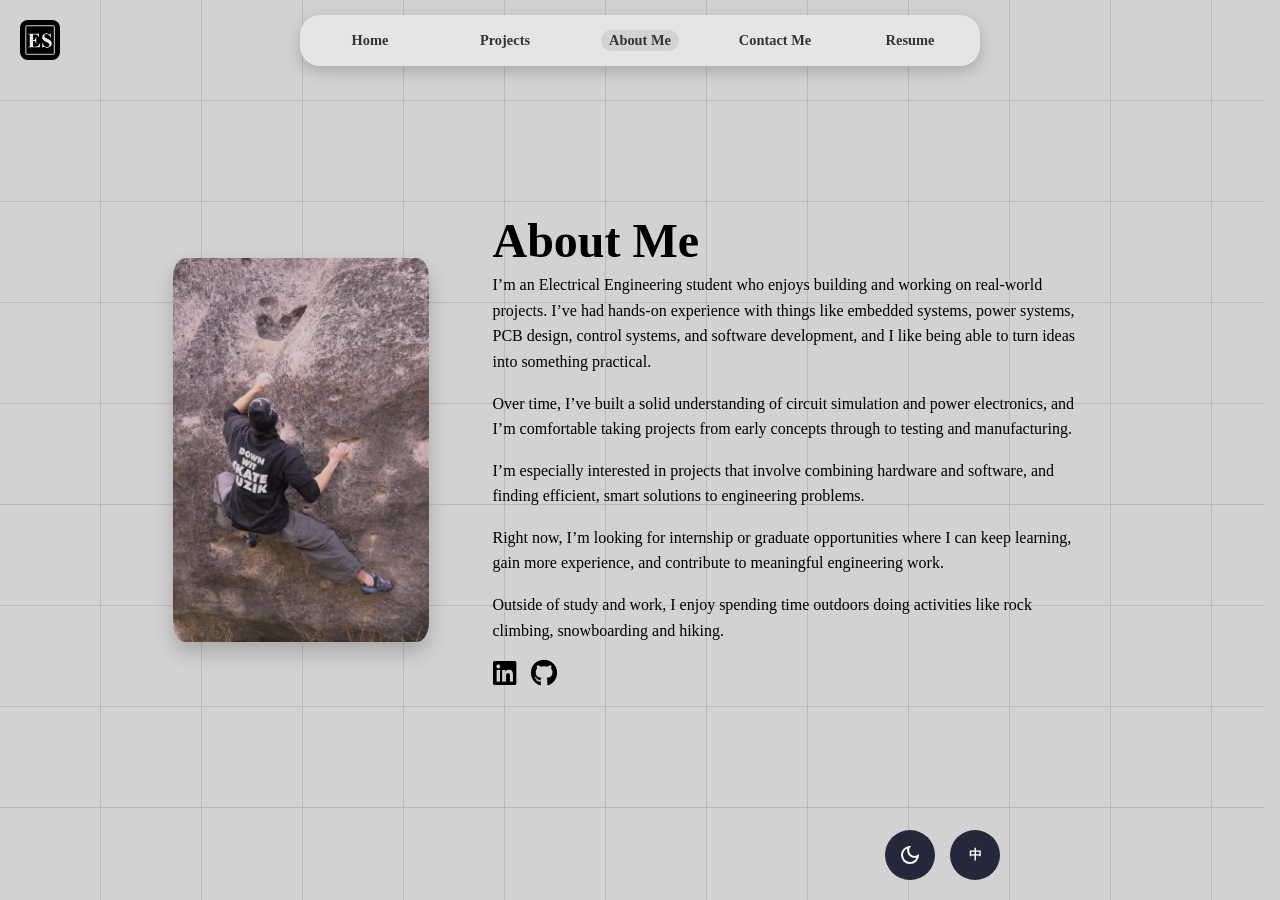
==== commit 1e934bff: "minor ui changes" ====
--- a/about.html
+++ b/about.html
@@ -18,8 +18,8 @@
             <svg xmlns="http://www.w3.org/2000/svg" height="24px" viewBox="0 -960 960 960" width="24px" fill="#e3e3e3"><path d="M565-395q35-35 35-85t-35-85q-35-35-85-35t-85 35q-35 35-35 85t35 85q35 35 85 35t85-35Zm-226.5 56.5Q280-397 280-480t58.5-141.5Q397-680 480-680t141.5 58.5Q680-563 680-480t-58.5 141.5Q563-280 480-280t-141.5-58.5ZM200-440H40v-80h160v80Zm720 0H760v-80h160v80ZM440-760v-160h80v160h-80Zm0 720v-160h80v160h-80ZM256-650l-101-97 57-59 96 100-52 56Zm492 496-97-101 53-55 101 97-57 59Zm-98-550 97-101 59 57-100 96-56-52ZM154-212l101-97 55 53-97 101-59-57Zm326-268Z"/></svg>
         </button>
         <button class="lang-switch" aria-label="Toggle Language">
-            <span class="lang-icon EN">EN</span>
-            <span class="lang-icon CN">中</span>
+            <span class="lang-icon EN">中</span>
+            <span class="lang-icon CN">EN</span>
         </button>
     </div>
 
--- a/style.css
+++ b/style.css
@@ -1,8 +1,6 @@
 @import url('https://fonts.cdnfonts.com/css/poppins');
 
-/* ------------------------------------------------------------------------------------
-    General Setup & Variables
-------------------------------------------------------------------------------------*/
+/* -----------------------------------------------------------------------------------General Setup & Variables----------------------------------------------------------------------------------*/
 html {
     scrollbar-gutter: stable;
 }
@@ -47,9 +45,12 @@
 }
 
 /* Language Text Toggling Logic */
-.text.textCN { display: none; }
-.chinese-mode .text.textEN { display: none; }
-.chinese-mode .text.textCN { display: block; }
+.text.textCN {
+    display: none; }
+.chinese-mode .text.textEN {
+    display: none; }
+.chinese-mode .text.textCN {
+    display: block; }
 
 /* -----------------------------------------------------------------------Floating Action Buttons (Theme & Language)-----------------------------------------------------------------------------*/
 
@@ -112,9 +113,8 @@
     }
 }
 
-/* ------------------------------------------------------------------------------------
-    Navigation Bar
-------------------------------------------------------------------------------------*/
+/* ---------------------------------------------------------------------------------------Navigation Bar-----------------------------------------------------------------------------------------*/
+
 .topbar {
     position: fixed;
     top: 0;
@@ -138,12 +138,14 @@
     color: var(--text-color);
     max-width: 200px;
     width: 100%;
+    
 }
 
 .logo img {
     height: 40px;
     width: auto;
     display: block;
+    border-radius: 8px;
 }
 
 .navbar {
@@ -178,7 +180,7 @@
     text-decoration: none;
     font-size: 0.9rem;
     font-weight: 600;
-    padding: 2px 0; /* Vertical padding stays, horizontal moves to width */
+    padding: 0px 0px; /* Vertical padding stays, horizontal moves to width */
     border-radius: 12px;
     transition: 0.3s ease;
     
@@ -187,10 +189,18 @@
     align-items: center;
     width: 110px;  /* Adjust this value based on your longest word */
     text-align: center;
-}
-
-.navbar-container .navbar-menu li a:hover,
-.navbar-container .navbar-menu li a.active {
+
+}
+
+.navbar-container .navbar-menu li a span {
+    padding: 2px 8px;
+    border-radius: 12px;
+    transition: 0.3s ease;
+}
+
+/* Hover / active ONLY affects the span */
+.navbar-container .navbar-menu li a:hover span,
+.navbar-container .navbar-menu li a.active span {
     background-color: rgba(0, 0, 0, 0.08);
 }
 
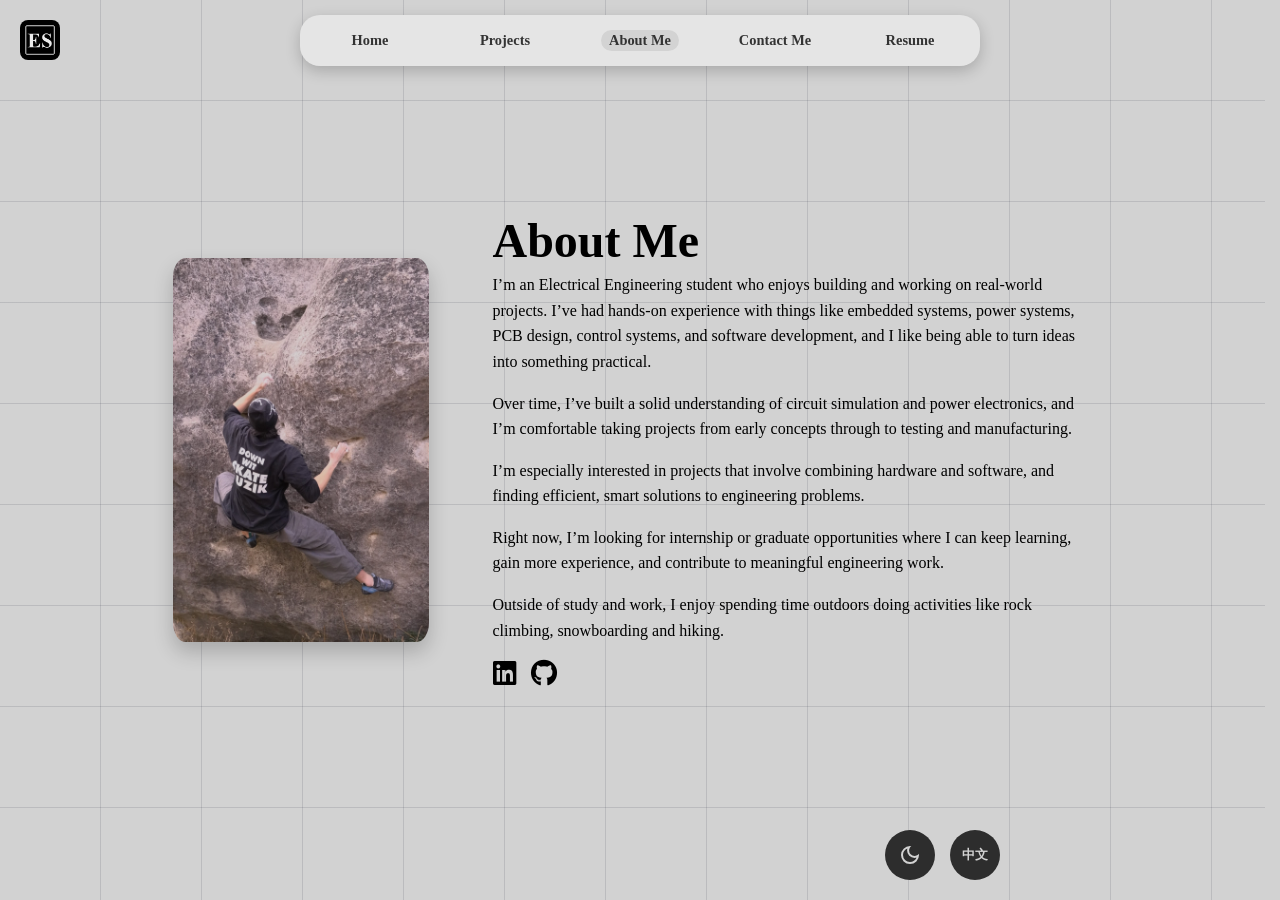
==== commit c1192df9: "Project additions and colour changes" ====
--- a/about.html
+++ b/about.html
@@ -18,7 +18,7 @@
             <svg xmlns="http://www.w3.org/2000/svg" height="24px" viewBox="0 -960 960 960" width="24px" fill="#e3e3e3"><path d="M565-395q35-35 35-85t-35-85q-35-35-85-35t-85 35q-35 35-35 85t35 85q35 35 85 35t85-35Zm-226.5 56.5Q280-397 280-480t58.5-141.5Q397-680 480-680t141.5 58.5Q680-563 680-480t-58.5 141.5Q563-280 480-280t-141.5-58.5ZM200-440H40v-80h160v80Zm720 0H760v-80h160v80ZM440-760v-160h80v160h-80Zm0 720v-160h80v160h-80ZM256-650l-101-97 57-59 96 100-52 56Zm492 496-97-101 53-55 101 97-57 59Zm-98-550 97-101 59 57-100 96-56-52ZM154-212l101-97 55 53-97 101-59-57Zm326-268Z"/></svg>
         </button>
         <button class="lang-switch" aria-label="Toggle Language">
-            <span class="lang-icon EN">中</span>
+            <span class="lang-icon EN">中文</span>
             <span class="lang-icon CN">EN</span>
         </button>
     </div>
--- a/style.css
+++ b/style.css
@@ -28,20 +28,20 @@
 }
 
 :root {
-    --primary-color: #25283b;
-    --secondary-color: #ffffff;
+    --secondary-color: #2D2D2D;
     --background-color: #D2D2D2;
     --text-color: #000000;
     --gridline-color: #25283b22;
+    --textbox-color: #ffffff;
 }
 
 /* -----------------------------------------------------------------------------------Modes (Dark & Chinese)------------------------------------------------------------------------------------*/
 .darkmode {
-    --primary-color: #ffffff;
-    --secondary-color: #25283b;
-    --background-color: #25283b;
+    --secondary-color: #D2D2D2;
+    --background-color: #080808;
     --text-color: #ffffff;
     --gridline-color: #ffffff22;
+    --textbox-color: #2D2D2D;
 }
 
 /* Language Text Toggling Logic */
@@ -68,7 +68,7 @@
     width: 50px;
     padding: 0;
     border-radius: 50%;
-    background-color: var(--primary-color);
+    background-color: var(--secondary-color);
     display: flex;
     justify-content: center;
     align-items: center;
@@ -82,8 +82,8 @@
 }
 
 .theme-switch svg, .lang-icon {
-    fill: var(--secondary-color);
-    color: var(--secondary-color);
+    fill: var(--background-color);
+    color: var(--background-color);
     font-weight: 600;
 }
 
@@ -109,7 +109,6 @@
         height: 50px;
         width: 50px;
         /* Ensure background color isn't transparent/matching mobile bg */
-        background-color: var(--primary-color) !important;
     }
 }
 
@@ -325,6 +324,7 @@
     position: relative; 
     top: -200px;  
     left: 300px;
+    color: var(--text-color);
 }
 
 .banner .content p3 { color: #6d96ee; }
@@ -379,7 +379,7 @@
     flex-direction: row-reverse;
     align-items: center;
     gap: 20px;
-    background: var(--secondary-color);
+    background: var(--textbox-color);
     padding: 20px;
     border-radius: 10px;
 
@@ -408,7 +408,7 @@
     color: var(--text-color);
     display: flex;
     flex-direction: column;
-    align-items: flex-start;
+    text-align: center;
     width: 100%;
     max-width: 1000px;
     transition: max-width 0.5s ease, align-items 0.3s ease;
@@ -445,7 +445,6 @@
     width: 100%;        /* take full width of parent */
     min-width: 1200px;  /* enforce desired width */
     max-width: 1200px;
-    flex-direction: column;
     align-items: center;
 }
 
@@ -674,7 +673,7 @@
     max-width: 1100px;
     margin: 80px auto;
     padding: 40px;
-    background: #f5f5f5;
+    background: var(--textbox-color);
     border-radius: 12px;
     box-shadow: 0 0 20px rgba(0,0,0,0.08);
 }
@@ -686,20 +685,20 @@
 .contact-left h2 {
     font-size: 2.2rem;
     margin-bottom: 10px;
-}
-
+    color: var(--text-color);
+}
 
 .contact-left hr {
     width: 230px;
     height: 3px;
-    background: black;
+    background: var(--text-color);
     border: none;
     margin-bottom: 20px;
 }
 
 .contact-left p {
     margin-bottom: 15px;
-    color: #555;
+    color: var(--text-color);
     line-height: 1.6;
 }
 
@@ -738,8 +737,8 @@
     padding: 14px;
     border: none;
     border-radius: 8px;
-    background: #111;
-    color: white;
+    background: var(--text-color);
+    color: var(--background-color);
     font-size: 1rem;
     cursor: pointer;
     transition: 0.3s;
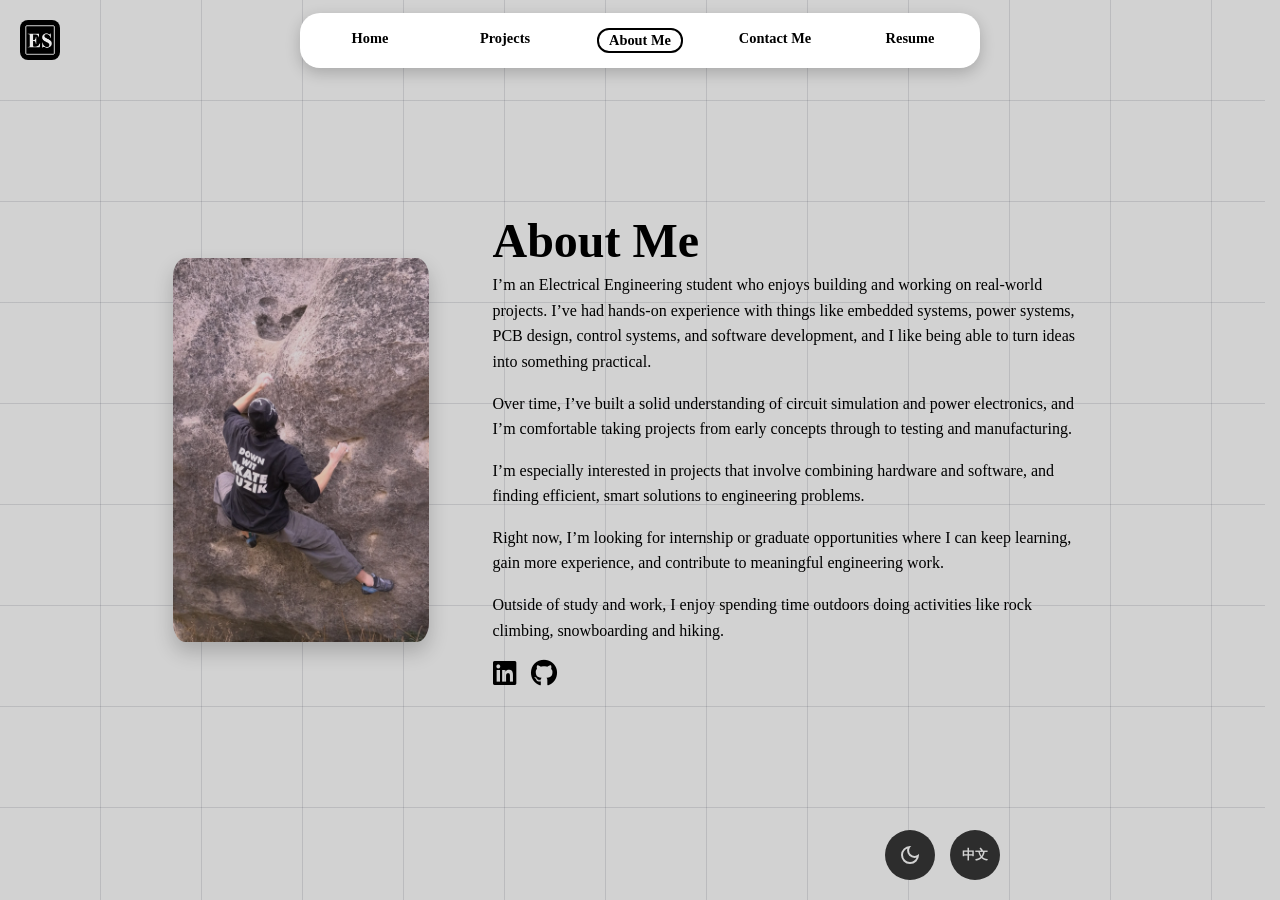
==== commit c581663c: "Big changes to resume page" ====
--- a/about.html
+++ b/about.html
@@ -60,7 +60,7 @@
                     </a>
                 </li>
                 <li>
-                    <a href="resume.html" target="_blank" rel="noopener noreferrer">
+                    <a href="resume.html">
                         <span class="text textEN">Resume</span>
                         <span class="text textCN">简历</span>
                     </a>
--- a/style.css
+++ b/style.css
@@ -1,6 +1,7 @@
 @import url('https://fonts.cdnfonts.com/css/poppins');
 
 /* -----------------------------------------------------------------------------------General Setup & Variables----------------------------------------------------------------------------------*/
+
 html {
     scrollbar-gutter: stable;
 }
@@ -33,6 +34,11 @@
     --text-color: #000000;
     --gridline-color: #25283b22;
     --textbox-color: #ffffff;
+    --nav-border: #000000;
+    --nav-shadow: #000000;
+    --contactbox: #f3f3f3;
+    --contactbox-hover: #ffffff;
+    --contactbutton: #999999;
 }
 
 /* -----------------------------------------------------------------------------------Modes (Dark & Chinese)------------------------------------------------------------------------------------*/
@@ -42,6 +48,12 @@
     --text-color: #ffffff;
     --gridline-color: #ffffff22;
     --textbox-color: #2D2D2D;
+    --nav-border: #ffffff;
+    --nav-shadow: #ffffff;
+    --contactbox: #575757;
+    --contactbox-hover: #1b1b1b;
+    --contactbutton: #333;
+
 }
 
 /* Language Text Toggling Logic */
@@ -63,7 +75,7 @@
     z-index: 9999; /* Higher than your navbar/banner */
 }
 
-.theme-switch, .lang-switch {
+.theme-switch, .lang-switch, .resume-download {
     height: 50px;
     width: 50px;
     padding: 0;
@@ -77,11 +89,11 @@
     transition: transform 0.2s ease;
 }
 
-.theme-switch:active, .lang-switch:active {
+.theme-switch:active, .lang-switch:active, .resume-download:active {
     transform: scale(0.9);
 }
 
-.theme-switch svg, .lang-icon {
+.theme-switch svg, .lang-icon, .resume-download svg {
     fill: var(--background-color);
     color: var(--background-color);
     font-weight: 600;
@@ -101,14 +113,12 @@
 @media (max-width: 1000px) {
     .fab-container {
         bottom: 20px;
-        right: 20px !important;
+        right: 20px;
         gap: 10px;
     }
-
     .theme-switch, .lang-switch {
         height: 50px;
         width: 50px;
-        /* Ensure background color isn't transparent/matching mobile bg */
     }
 }
 
@@ -152,7 +162,7 @@
     left: 50%;
     transform: translateX(-50%);
     padding: 15px 15px;
-    background: #e5e5e5;
+    background: var(--textbox-color);
     border-radius: 20px;
     box-shadow: 0 5px 15px rgba(0,0,0,0.2);
     transition: transform 0.2s;
@@ -175,7 +185,7 @@
 }
 
 .navbar-container .navbar-menu li a {
-    color: #333;
+    color: var(--text-color);
     text-decoration: none;
     font-size: 0.9rem;
     font-weight: 600;
@@ -198,9 +208,17 @@
 }
 
 /* Hover / active ONLY affects the span */
-.navbar-container .navbar-menu li a:hover span,
+.navbar-container .navbar-menu li a:hover span {
+    background-color: transparent; /* Remove the hover grey */
+    border: 2px solid var(--nav-border); /* Add your border */
+    padding: 2px 10px;
+}
+
+/* Hover / active ONLY affects the span */
 .navbar-container .navbar-menu li a.active span {
-    background-color: rgba(0, 0, 0, 0.08);
+    background-color: transparent; /* Remove the hover grey */
+    border: 2px solid var(--nav-border); /* Add your border */
+    padding: 2px 10px;
 }
 
 .navbar-toggle {
@@ -232,50 +250,79 @@
     .navbar-container .navbar-menu {
         display: none;
         flex-direction: column;
+        
+        /* ADD THESE TWO LINES */
+        align-items: flex-start; /* Aligns the list items to the left */
+        text-align: left;        /* Aligns the text inside the items to the left */
+        
         position: absolute;
         height: 100vh;
-        width: 250px;
+        width: 200px;
         top: 0;
         right: 0;
         padding: 5rem 1.5rem;
-        box-shadow: 0 10px 10px rgba(0, 0, 0, 0.5);
+        box-shadow: 0 10px 10px  var(--nav-shadow);
         background-color: var(--background-color);
         z-index: 1001;
     }
 
+    .navbar-container .navbar-menu li a {
+        width: 100%;  
+        justify-content: flex-start; 
+        background-color: transparent; 
+        text-align: left; 
+        color: var(--text-color);
+    }
+
+    /* Apply the border/background ONLY to the current page */
+    .navbar-container .navbar-menu li a.active span {
+        border: 2px solid var(--text-color); /* Adds the border */
+        border-radius: 12px;                /* Keeps the rounded look */
+        background-color: transparent;      /* Optional: keeps inside clear */ 
+    }
+
+    .topbar.topbar--hide {
+        transform: translate(-50%, 0);
+    }
+
     .navbar-container .navbar-menu.active {
-        display: flex; }
+        display: flex; 
+    }
 
     .navbar-toggle {
-        display: block; z-index: 1002; }
+        display: block; z-index: 1002; 
+    }
         
     .navbar-toggle.active .bar:nth-child(2) {
-        opacity: 0; }
+        opacity: 0; 
+    }
 
     .navbar-toggle.active .bar:nth-child(1) {
-        transform: translateY(8px) rotate(45deg); }
+        transform: translateY(8px) rotate(45deg); 
+    }
 
     .navbar-toggle.active .bar:nth-child(3) {
-        transform: translateY(-8px) rotate(-45deg); }
-}
-
-/* ------------------------------------------------------------------------------------
-    Home Page Banner & 3D Slider
-------------------------------------------------------------------------------------*/
+        transform: translateY(-8px) rotate(-45deg); 
+    }
+}
+
+/* ---------------------------------------------------------------------------------Home Page Banner & 3D Slider---------------------------------------------------------------------------------*/
+
 .banner {
     width: 100%;
     height: 100vh;
     text-align: center;
     overflow: hidden;
     position: relative;
+    /* This ensures everything inside is calculated from the banner's dimensions */
 }
 
 .banner .slider {
     position: absolute;
     width: 150px;
     height: 75px;
-    top: 10%;
-    left: calc(50% - 100px);
+    top: 25%;
+    left: calc(50% - 75px); /* Adjusted to center properly */
     transform-style: preserve-3d;
     transform: perspective(1000px);
     animation: autoRun 20s linear infinite;
@@ -289,7 +336,7 @@
 
 .banner .slider .item {
     position: absolute;
-    inset: 0 0 0 0;
+    inset: 0;
     transform: rotateY(calc( (var(--position) - 1) * (360 / var(--quantity)) * 1deg)) translateZ(550px);
 }
 
@@ -299,57 +346,102 @@
     object-fit: cover;
 }
 
+/* THE FIX: .content now acts as the master container for both text and the model.
+   Using percentage-based positioning keeps them locked together.
+*/
 .banner .content {
     position: absolute;
     bottom: 0;
     left: 50%;
     transform: translateX(-50%);
-    width: min(1400px, 100vw);
-    height: max-content;
-    padding-bottom: 100px;
-    display: flex;
-    flex-wrap: wrap;
-    justify-content: space-between;
-    align-items: center;
+    width: 100%;
+    max-width: 1400px;
+    height: 100%; /* Spans full height to allow top-down positioning */
+    pointer-events: none; /* Allows clicking through to slider if needed */
     z-index: 1;
 }
 
-.banner .content p1, 
-.banner .content p2, 
-.banner .content p3 {
+/* Grouping the text elements */
+.banner .content .p-greeting, 
+.banner .content .p-intro, 
+.banner .content .p-name {
     display: block;
     text-align: left;
-    width: 100%;
-    font-size: 5rem;
-    position: relative; 
-    top: -200px;  
-    left: 300px;
+    width: fit-content;
+    font-size: clamp(2rem, 5vw, 5rem); 
+    position: absolute;
+    top: 30%; 
+    left: 25%; 
     color: var(--text-color);
-}
-
-.banner .content p3 { color: #6d96ee; }
+    margin: 0;
+    line-height: 1.1;
+    pointer-events: auto;
+}
+
+/* Specific positioning for intro and name */
+.banner .content .p-intro { 
+    top: calc(30% + 1.2em); 
+}
+
+.banner .content .p-name { 
+    top: calc(30% + 2.4em); 
+    color: #6d96ee; 
+}
 
 .banner .content .model {
     background-image: url(images/bunny.png);
-    width: 100%;
-    height: 75vh;
+    width: 50%; /* Percentage of the content container */
+    height: 80vh;
     position: absolute;
-    bottom: 0;
-    left: 200px;
-    background-size: auto 130%;
+    bottom: -10%;
+    right: 15%; /* Positioned relative to the right side of the container */
+    background-size: contain;
     background-repeat: no-repeat;
-    background-position: top center;
+    background-position: bottom center;
     z-index: -1;
-}
-
-@media (max-width: 768px) {
-    .banner .slider { width: 100px; height: 50px; top: 20%; left: calc(50% - 50px); }
-    .banner .slider .item { transform: rotateY(calc((var(--position) - 1) * (360 / var(--quantity)) * 1deg)) translateZ(150px); }
-    .banner .content { flex-direction: column; padding-bottom: 50px; }
-    .banner .content p1, .banner .content p2, .banner .content p3 { font-size: 2rem; top: -450px; left: 0px; margin: 5px 0; text-align: center;}
-    .banner .content .model { top: -330px; height: 40vh; left: 50%; transform: translateX(-50%); background-size: contain; }
-}
-
+    pointer-events: auto;
+}
+
+/* Mobile Adjustments */
+@media (max-width: 880px) {
+    .banner .content {
+        display: flex;
+        flex-direction: column;
+        justify-content: center; /* Keeps the whole group centered vertically */
+        align-items: center;
+        height: 100%; /* Ensure container fills the banner */
+        gap: 2vh;    /* Consistent proportional spacing between text lines */
+    }
+
+    .banner .content p1, 
+    .banner .content p2, 
+    .banner .content p3 {
+        position: static;
+        font-size: clamp(2rem, 10vw, 3.5rem); 
+        text-align: center;
+        width: 100%;
+        margin: 0; /* Clear previous margins */
+    }
+
+    .banner .content .model {
+        position: relative;
+        /* ADD THESE TWO LINES TO RESET DESKTOP POSITIONING */
+        left: auto;
+        right: auto;
+
+        width: 80%;       
+        height: 45vh;     
+        margin-top: -5vh; 
+        background-size: contain;
+        background-position: center; /* This centers the image inside the div */
+        z-index: -1;
+        
+        /* Optional: ensures the div itself is centered if flexbox acts up */
+        margin-left: auto;
+        margin-right: auto;
+    }
+
+}
 /*---------------------------------------------------------------------------------------Projects Page-------------------------------------------------------------------------------------------*/
 
 .projects {
@@ -382,24 +474,30 @@
     background: var(--textbox-color);
     padding: 20px;
     border-radius: 10px;
+    box-shadow: 0 4px 12px rgba(0, 0, 0, 0.1);
 
     width: 100%;
     max-width: 600px;
     margin: 0 auto;
 
     cursor: pointer;
+    border: 2px solid transparent;
     transition: max-width 0.5s ease, transform 0.3s ease;
 }
 
 .project-item:hover {
     transform: scale(1.02);
+    border-color: var(--nav-border);
+    box-shadow: 0 8px 24px rgba(0, 0, 0, 0.15);
 }
 
 /* Expanded state */
 .project-item.active {
     max-width: 1200px;
+    margin: 0 auto;
     flex-direction: column;       /* stack everything vertically */
     align-items: center;
+    border-color: var(--nav-border);
 }
 
 /* Text container */
@@ -416,6 +514,7 @@
 
 /* Expand text container when active */
 .project-item.active .project-text {
+    width: 100%;
     max-width: 1200px;
     align-items: center;   /* center text & images */
 }
@@ -439,13 +538,6 @@
     opacity: 0;
 
     transition: max-height 0.5s ease, opacity 0.3s ease;
-}
-
-.project-item.active {
-    width: 100%;        /* take full width of parent */
-    min-width: 1200px;  /* enforce desired width */
-    max-width: 1200px;
-    align-items: center;
 }
 
 /* Show extra content when active */
@@ -476,7 +568,7 @@
     object-fit: cover;
 }
 
-@media (max-width: 768px) {
+@media (max-width: 1000px) {
 
     .projects {
         margin: 80px auto;
@@ -602,6 +694,39 @@
     color: var(--text-color);
     font-size: 3dvh;
     transition: 0.3s;
+}
+
+/* Lightbox Background */
+.lightbox {
+    display: none; /* Hidden by default */
+    position: fixed;
+    z-index: 1000;
+    left: 0;
+    top: 0;
+    width: 100%;
+    height: 100%;
+    background-color: rgba(0, 0, 0, 0.9); /* Dark background */
+    justify-content: center;
+    align-items: center;
+}
+
+/* The Image itself */
+.lightbox-content {
+    max-width: 90%;
+    max-height: 80%;
+    border-radius: 5px;
+    box-shadow: 0 0 20px rgba(0,0,0,0.5);
+}
+
+/* Close Button */
+.close-lightbox {
+    position: absolute;
+    top: 30px;
+    right: 40px;
+    color: white;
+    font-size: 40px;
+    font-weight: bold;
+    cursor: pointer;
 }
 
 @media (max-width: 995px) {
@@ -657,7 +782,24 @@
 
 /*-------------------------------------------------------------------------------------Contact Me Page-------------------------------------------------------------------------------------------*/
 
-
+/* 1. The Language Switch Fix */
+.contact-page .textEN, 
+.contact-page .textCN {
+    display: none; /* Hide both by default */
+}
+
+/* Show English by default */
+.contact-page .textEN {
+    display: block;
+}
+
+/* Show Chinese ONLY when the body has the class */
+body.chinese-mode .textEN {
+    display: none;
+}
+body.chinese-mode .textCN {
+    display: block;
+}
 
 body.contact-page{
     min-height: 100vh;
@@ -676,6 +818,7 @@
     background: var(--textbox-color);
     border-radius: 12px;
     box-shadow: 0 0 20px rgba(0,0,0,0.08);
+    
 }
 
 .contact-left {
@@ -703,50 +846,73 @@
 }
 
 .input-row {
-
     display: flex;
     gap: 20px;
-    margin-bottom: -40px;
+    margin-top: 30px;
+    margin-bottom: 10px;
 }
 
 .input-row input {
     flex: 1;
 }
 
+.contact-right input::placeholder,
+.contact-right textarea::placeholder {
+    color: var(--text-color); /* or any colour you want */
+}
+
 .contact-right input,
 .contact-right textarea {
-    margin-top: 60px;
     width: 100%;
     padding: 14px;
-    border: none;
+    border: 2px solid transparent; /* Prepare for a colored border */
     border-radius: 8px;
-    background: #eaeaea;
+    background: var(--contactbox); /* Slightly lighter, cleaner gray */
     font-size: 0.95rem;
     outline: none;
-    font-family: Poppins;
-}
-
-.contact-right textarea {
+    font-family: 'Poppins', sans-serif;
+    transition: all 0.3s ease; /* Smooth transition for everything */
+    box-sizing: border-box; /* Ensures padding doesn't break width */
+    color: var(--text-color);
+}
+
+.contact-right textarea{
     height: 150px;
-    resize: none;
-    margin-bottom: 20px;
-    font-family: Poppins;
-}
-
+}
+
+/* The "Impressive" Part: Focus State */
+.contact-right input:focus,
+.contact-right textarea:focus {
+    background: var(--contactbox-hover);
+    border-color: var(--text-color); /* Uses your theme's text color as accent */
+    box-shadow: 0 5px 15px rgba(0, 0, 0, 0.05);
+    transform: translateY(-2px);
+}
+
+/* Submit Button Elevation */
 .contact-right button {
+    margin-top: 3px;
+    width: 100%;
     padding: 14px;
     border: none;
     border-radius: 8px;
     background: var(--text-color);
     color: var(--background-color);
     font-size: 1rem;
+    font-weight: 600;
     cursor: pointer;
-    transition: 0.3s;
-    font-family: Poppins;
+    transition: all 0.3s ease;
+    font-family: 'Poppins', sans-serif;
+    box-shadow: 0 4px 6px rgba(0,0,0,0.1);
 }
 
 .contact-right button:hover {
-    background: #333;
+    transform: translateY(-2px);
+    box-shadow: 0 6px 12px rgba(0,0,0,0.15);
+}
+
+.contact-right button:hover {
+    background: var(--contactbutton);
 }
 
 @media (max-width: 768px) {
@@ -757,7 +923,7 @@
 
     .contact-container {
         flex-direction: column; /* stack sections */
-        gap: 30px;
+        gap: 0px;
         padding: 25px;
         margin: 40px 0;
     }
@@ -772,6 +938,7 @@
 
  
     .input-row {
+        margin-top: 0px;
         flex-direction: column;   /* stack Name + Email */
         gap: 15px;
         margin-bottom: 15px;      /* remove negative margin on mobile */
@@ -789,6 +956,512 @@
     }
 
     .contact-right button {
+        margin-top: 12px;
         width: 100%; /* full width button */
     }
+}
+
+
+/*-------------------------------------------------------------------------------------Resume Page-------------------------------------------------------------------------------------------*/
+
+.pdf24_ sup {
+	vertical-align: baseline;
+	position: relative;
+	top: -0.4em;
+}
+
+.pdf24_ sub {
+	vertical-align: baseline;
+	position: relative;
+	top: 0.4em;
+}
+
+.pdf24_ a:link {text-decoration:none;}
+.pdf24_ a:visited {text-decoration:none;}
+@media screen and (min-device-pixel-ratio:0), (-webkit-min-device-pixel-ratio:0),
+(min--moz-device-pixel-ratio: 0) {.pdf24_view{ font-size:10em; transform:scale(0.1); -moz-transform:scale(0.1); -webkit-transform:scale(0.1);
+	-moz-transform-origin:top left; -webkit-transform-origin:top left; } }
+.pdf24_layer { }.pdf24_ie { font-size: 1pt; }
+.pdf24_ie body { font-size: 12em; }
+@media print{.pdf24_view {font-size:1em; transform:scale(1);}}
+.pdf24_grlink { position:relative;width:100%;height:100%;z-index:1000000; }
+.pdf24_01 {
+	position: absolute;
+	white-space: nowrap;
+}
+
+.pdf24_02 {
+	font-size: 1em;
+	line-height: 0.0em;
+	width: 51em;
+	height: 66em;
+	border-style: none;
+	display: block;
+	margin: 0em;
+}
+
+@supports(-ms-ime-align:auto) { .pdf24_02 {overflow: hidden;}}
+.pdf24_03 {
+	position: relative;
+}
+.pdf24_04 {
+	position: absolute;
+	pointer-events: none;
+	clip: rect(5.628326em,47.54776em,59.351em,7.97908em);
+	width: 100%;
+}
+.pdf24_05 {
+	position: relative;
+	width: 51em;
+}
+.pdf24_06 {
+	height: 6.6em;
+}
+.pdf24_ie .pdf24_06 {
+	height: 66em;
+}
+@font-face {
+	font-family:"EETTDB+TeXGyreTermesX-Bold-Identity-H";
+	src:url("[data-uri]") format("woff");
+}
+.pdf24_07 {
+	font-size: 1.245333em;
+	font-family: "EETTDB+TeXGyreTermesX-Bold-Identity-H", "Times New Roman";
+	color: black;
+}
+.pdf24_08 {
+	line-height: 1.459em;
+}
+.pdf24_09 {
+	letter-spacing: 0em;
+}
+
+.pdf24_ie .pdf24_09 {
+	letter-spacing: 0px;
+}
+@font-face {
+	font-family:"BSVVET+LMRoman8-Regular-Identity-H";
+	src:url("[data-uri]") format("woff");
+}
+.pdf24_10 {
+	font-size: 0.664175em;
+	font-family: "BSVVET+LMRoman8-Regular-Identity-H", "Times New Roman";
+	color: black;
+}
+.pdf24_11 {
+	line-height: 1.417em;
+}
+.pdf24_12 {
+	letter-spacing: -0.0012em;
+}
+
+.pdf24_ie .pdf24_12 {
+	letter-spacing: -0.0128px;
+}
+.pdf24_13 {
+	font-size: 0.871733em;
+	font-family: "EETTDB+TeXGyreTermesX-Bold-Identity-H", "Times New Roman";
+	color: #4472C4;;
+}
+.pdf24_14 {
+	letter-spacing: -0.0106em;
+}
+
+.pdf24_ie .pdf24_14 {
+	letter-spacing: -0.1482px;
+}
+.pdf24_15 {
+	font-size: 0.913242em;
+	font-family: "EETTDB+TeXGyreTermesX-Bold-Identity-H", "Times New Roman";
+	color: black;
+}
+.pdf24_16 {
+	letter-spacing: -0.0061em;
+}
+
+.pdf24_ie .pdf24_16 {
+	letter-spacing: -0.0885px;
+}
+@font-face {
+	font-family:"VEDCLB+TeXGyreTermesX-Regular-Identity-H";
+	src:url("[data-uri]") format("woff");
+}
+.pdf24_17 {
+	font-size: 0.913242em;
+	font-family: "VEDCLB+TeXGyreTermesX-Regular-Identity-H", "Times New Roman";
+	color: black;
+}
+.pdf24_18 {
+	line-height: 1.336em;
+}
+@font-face {
+	font-family:"JBAHWV+TeXGyreTermesX-Italic-Identity-H";
+	src:url("[data-uri]") format("woff");
+}
+.pdf24_19 {
+	font-size: 0.913242em;
+	font-family: "JBAHWV+TeXGyreTermesX-Italic-Identity-H", "Times New Roman";
+	color: black;
+}
+.pdf24_20 {
+	line-height: 1.376em;
+}
+.pdf24_21 {
+	letter-spacing: -0.0058em;
+}
+
+.pdf24_ie .pdf24_21 {
+	letter-spacing: -0.0849px;
+}
+.pdf24_22 {
+	font-size: 0.788708em;
+	font-family: "VEDCLB+TeXGyreTermesX-Regular-Identity-H", "Times New Roman";
+	color: black;
+}
+.pdf24_23 {
+	letter-spacing: -0.0023em;
+}
+
+.pdf24_ie .pdf24_23 {
+	letter-spacing: -0.0338px;
+}
+.pdf24_24 {
+	letter-spacing: -0.0022em;
+}
+
+.pdf24_ie .pdf24_24 {
+	letter-spacing: -0.0324px;
+}
+.pdf24_25 {
+	font-size: 0.871733em;
+	font-family: "EETTDB+TeXGyreTermesX-Bold-Identity-H", "Times New Roman";
+	color: black;
+}
+.pdf24_26 {
+	letter-spacing: -0.0065em;
+}
+
+.pdf24_ie .pdf24_26 {
+	letter-spacing: -0.0907px;
+}
+.pdf24_27 {
+	font-size: 0.871733em;
+	font-family: "JBAHWV+TeXGyreTermesX-Italic-Identity-H", "Times New Roman";
+	color: black;
+}
+@font-face {
+	font-family:"GUPPPH+LMRoman10-Regular-Identity-H";
+	src:url("[data-uri]") format("woff");
+}
+.pdf24_28 {
+	font-size: 0.788708em;
+	font-family: "GUPPPH+LMRoman10-Regular-Identity-H", "Times New Roman";
+	color: black;
+}
+.pdf24_29 {
+	letter-spacing: -0.0028em;
+}
+
+.pdf24_ie .pdf24_29 {
+	letter-spacing: -0.0353px;
+}
+.pdf24_30 {
+	font-size: 0.871733em;
+	font-family: "GUPPPH+LMRoman10-Regular-Identity-H", "Times New Roman";
+	color: black;
+}
+.pdf24_31 {
+	letter-spacing: -0.0009em;
+}
+
+.pdf24_ie .pdf24_31 {
+	letter-spacing: -0.013px;
+}
+.pdf24_32 {
+	letter-spacing: -0.0008em;
+}
+
+.pdf24_ie .pdf24_32 {
+	letter-spacing: -0.0107px;
+}
+.pdf24_33 {
+	letter-spacing: -0.0034em;
+}
+
+.pdf24_ie .pdf24_33 {
+	letter-spacing: -0.0471px;
+}
+.pdf24_34 {
+	letter-spacing: -0.0011em;
+}
+
+.pdf24_ie .pdf24_34 {
+	letter-spacing: -0.0147px;
+}
+.pdf24_35 {
+	letter-spacing: -0.0039em;
+}
+
+.pdf24_ie .pdf24_35 {
+	letter-spacing: -0.0538px;
+}
+.pdf24_36 {
+	letter-spacing: -0.0027em;
+}
+
+.pdf24_ie .pdf24_36 {
+	letter-spacing: -0.0377px;
+}
+.pdf24_37 {
+	letter-spacing: -0.011em;
+}
+
+.pdf24_ie .pdf24_37 {
+	letter-spacing: -0.1388px;
+}
+.pdf24_38 {
+	letter-spacing: -0.0018em;
+}
+
+.pdf24_ie .pdf24_38 {
+	letter-spacing: -0.0254px;
+}
+.pdf24_39 {
+	letter-spacing: 0.0001em;
+}
+
+.pdf24_ie .pdf24_39 {
+	letter-spacing: 0.0016px;
+}
+.pdf24_40 {
+	letter-spacing: 0.004em;
+}
+
+.pdf24_ie .pdf24_40 {
+	letter-spacing: 0.0558px;
+}
+.pdf24_41 {
+	letter-spacing: -0.0149em;
+}
+
+.pdf24_ie .pdf24_41 {
+	letter-spacing: -0.2077px;
+}
+.pdf24_42 {
+	letter-spacing: -0.0025em;
+}
+
+.pdf24_ie .pdf24_42 {
+	letter-spacing: -0.0343px;
+}
+.pdf24_43 {
+	letter-spacing: -0.0013em;
+}
+
+.pdf24_ie .pdf24_43 {
+	letter-spacing: -0.0178px;
+}
+.pdf24_44 {
+	letter-spacing: -0.0157em;
+}
+
+.pdf24_ie .pdf24_44 {
+	letter-spacing: -0.2192px;
+}
+.pdf24_45 {
+	letter-spacing: -0.0004em;
+}
+
+.pdf24_ie .pdf24_45 {
+	letter-spacing: -0.005px;
+}
+.pdf24_46 {
+	letter-spacing: -0.0123em;
+}
+
+.pdf24_ie .pdf24_46 {
+	letter-spacing: -0.172px;
+}
+.pdf24_47 {
+	letter-spacing: -0.0006em;
+}
+
+.pdf24_ie .pdf24_47 {
+	letter-spacing: -0.0086px;
+}
+.pdf24_48 {
+	letter-spacing: -0.0019em;
+}
+
+.pdf24_ie .pdf24_48 {
+	letter-spacing: -0.0271px;
+}
+.pdf24_49 {
+	letter-spacing: -0.0043em;
+}
+
+.pdf24_ie .pdf24_49 {
+	letter-spacing: -0.0598px;
+}
+.pdf24_50 {
+	letter-spacing: -0.0036em;
+}
+
+.pdf24_ie .pdf24_50 {
+	letter-spacing: -0.0506px;
+}
+.pdf24_51 {
+	font-size: 0.871733em;
+	font-family: "VEDCLB+TeXGyreTermesX-Regular-Identity-H", "Times New Roman";
+	color: black;
+}
+.pdf24_52 {
+	letter-spacing: -0.0007em;
+}
+
+.pdf24_ie .pdf24_52 {
+	letter-spacing: -0.0102px;
+}
+.pdf24_53 {
+	letter-spacing: -0.0016em;
+}
+
+.pdf24_ie .pdf24_53 {
+	letter-spacing: -0.0223px;
+}
+.pdf24_54 {
+	letter-spacing: -0.0079em;
+}
+
+.pdf24_ie .pdf24_54 {
+	letter-spacing: -0.1096px;
+}
+.pdf24_55 {
+	letter-spacing: -0.0055em;
+}
+
+.pdf24_ie .pdf24_55 {
+	letter-spacing: -0.0763px;
+}
+.pdf24_56 {
+	letter-spacing: -0.001em;
+}
+
+.pdf24_ie .pdf24_56 {
+	letter-spacing: -0.0143px;
+}
+.pdf24_57 {
+	letter-spacing: -0.0015em;
+}
+
+.pdf24_ie .pdf24_57 {
+	letter-spacing: -0.0203px;
+}
+.pdf24_58 {
+	letter-spacing: -0.008em;
+}
+
+.pdf24_ie .pdf24_58 {
+	letter-spacing: -0.1109px;
+}
+.pdf24_59 {
+	letter-spacing: -0.0051em;
+}
+
+.pdf24_ie .pdf24_59 {
+	letter-spacing: -0.0709px;
+}
+.pdf24_60 {
+	letter-spacing: -0.0017em;
+}
+
+.pdf24_ie .pdf24_60 {
+	letter-spacing: -0.0243px;
+}
+.pdf24_61 {
+	letter-spacing: -0.0049em;
+}
+
+.pdf24_ie .pdf24_61 {
+	letter-spacing: -0.0678px;
+}
+.pdf24_62 {
+	letter-spacing: -0.0071em;
+}
+
+.pdf24_ie .pdf24_62 {
+	letter-spacing: -0.0992px;
+}
+.pdf24_63 {
+	letter-spacing: -0.003em;
+}
+
+.pdf24_ie .pdf24_63 {
+	letter-spacing: -0.0418px;
+}
+.pdf24_64 {
+	letter-spacing: -0.0059em;
+}
+
+.pdf24_ie .pdf24_64 {
+	letter-spacing: -0.0817px;
+}
+.pdf24_65 {
+	letter-spacing: -0.0003em;
+}
+
+.pdf24_ie .pdf24_65 {
+	letter-spacing: -0.0044px;
+}
+.pdf24_66 {
+	letter-spacing: 0.0004em;
+}
+
+.pdf24_ie .pdf24_66 {
+	letter-spacing: 0.0062px;
+}
+.pdf24_67 {
+	font-size: 0.830217em;
+	font-family: "VEDCLB+TeXGyreTermesX-Regular-Identity-H", "Times New Roman";
+	color: black;
+}
+.pdf24_68 {
+	letter-spacing: -0.0021em;
+}
+
+.pdf24_ie .pdf24_68 {
+	letter-spacing: -0.0275px;
+}
+.pdf24_69 {
+	font-size: 0.830217em;
+	font-family: "GUPPPH+LMRoman10-Regular-Identity-H", "Times New Roman";
+	color: black;
+}
+.pdf24_70 {
+	letter-spacing: -0.0031em;
+}
+
+.pdf24_ie .pdf24_70 {
+	letter-spacing: -0.0415px;
+}
+.pdf24_71 {
+	letter-spacing: -0.0077em;
+}
+
+.pdf24_ie .pdf24_71 {
+	letter-spacing: -0.1025px;
+}
+.pdf24_72 {
+	letter-spacing: -0.0032em;
+}
+
+.pdf24_ie .pdf24_72 {
+	letter-spacing: -0.043px;
+}
+
+.resume-content {
+    box-shadow: 0 0 5px rgba(0,0,0,0.3);
+    margin: 20px auto;
+    background-color: white;
+    width: fit-content; /* Optional: keeps the shadow tight to the resume width */
 }
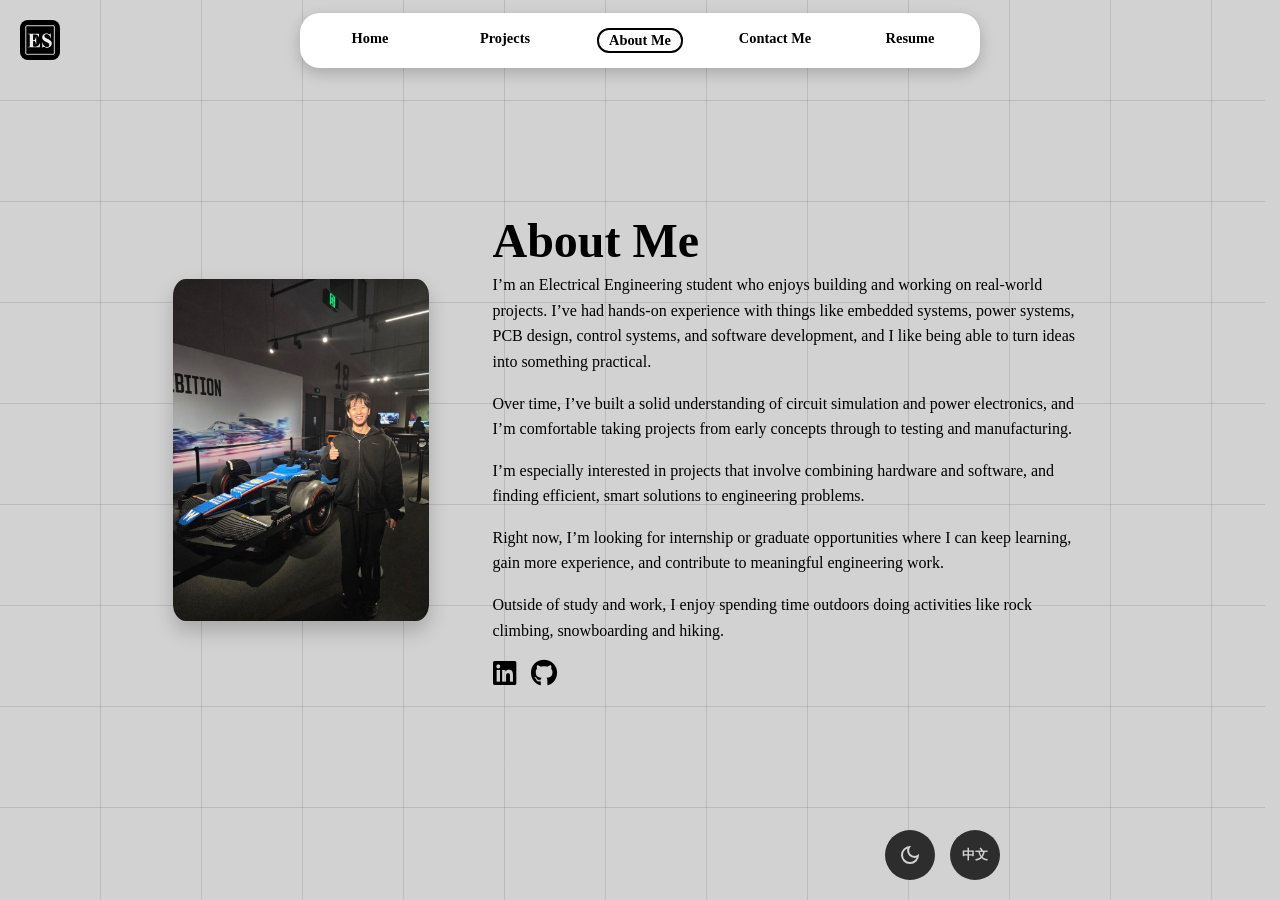
==== commit b7d7f7c9: "small updates" ====
--- a/about.html
+++ b/about.html
@@ -71,7 +71,7 @@
 </header>
     <section class="about">
         <div class="about-image">
-            <img src="images/climbingpic.jpg" alt="Profile Picture">
+            <img src="images/f1.jpg" alt="Profile Picture">
         </div>
         <div class="about-content">
     <div class="text textEN">
--- a/style.css
+++ b/style.css
@@ -1460,8 +1460,11 @@
 }
 
 .resume-content {
-    box-shadow: 0 0 5px rgba(0,0,0,0.3);
-    margin: 20px auto;
+    width: fit-content;
+    display: flex;
+    justify-content: center; /* Centers the resume if the screen is huge */
+    margin: 80px auto 20px auto;
     background-color: white;
-    width: fit-content; /* Optional: keeps the shadow tight to the resume width */
-}+    padding: 10px;
+}
+
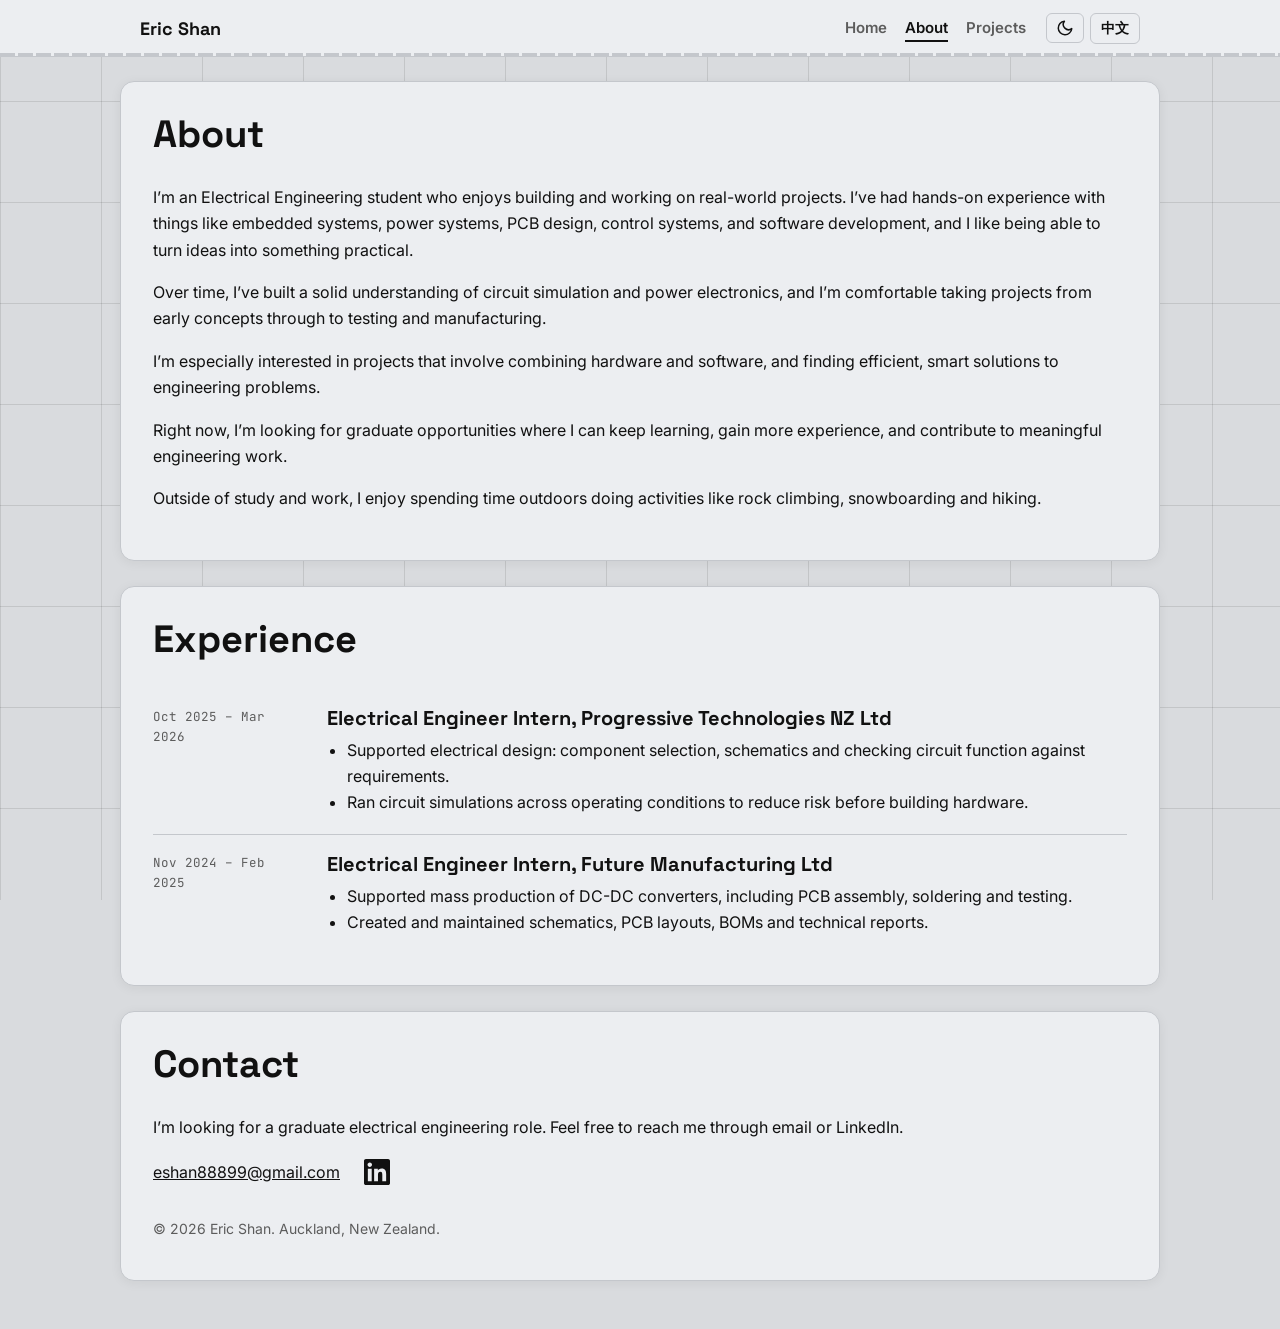
==== commit dbd99b76: "New website layout" ====
--- a/about.html
+++ b/about.html
@@ -1,128 +1,43 @@
 <!DOCTYPE html>
 <html lang="en">
 <head>
-    <link rel="stylesheet" href="https://cdnjs.cloudflare.com/ajax/libs/font-awesome/6.5.0/css/all.min.css">
-    <meta charset="UTF-8">
-    <meta name="viewport" content="width=device-width, initial-scale=1.0">
-    <title>About Me | Eric Shan</title>
-    <link rel="stylesheet" href="style.css">
-    <script type="text/javascript" src="darkmode.js" defer></script>
-    <script type="text/javascript" src="language.js" defer></script>
-    <link rel="icon" type="image/jpeg" href="images/ES-logo-black.png">
+<meta charset="utf-8">
+<meta name="viewport" content="width=device-width, initial-scale=1, viewport-fit=cover">
+<title>About | Eric Shan</title>
+<meta name="description" content="Eric Shan, electrical and electronics engineering graduate in Auckland. Power electronics, PCB design and embedded systems.">
+<link rel="stylesheet" href="https://fonts.googleapis.com/css2?family=Space+Grotesk:wght@500;700&family=Inter:wght@400;600&family=JetBrains+Mono:wght@400;500&display=swap">
+<link rel="stylesheet" href="styles.css">
+<link rel="stylesheet" href="pages.css">
+<link rel="icon" type="image/svg+xml" href="images/jerry.png">
 </head>
-<body>
+<body data-page="about">
+<header><div class="wrap">
+<a class="brand" href="index.html">Eric Shan</a>
+<nav><a href="index.html" data-p="home" data-k="nHome"></a><a href="about.html" data-p="about" data-k="nAbout"></a><a href="projects.html" data-p="projects" data-k="nProj"></a></nav>
+<button id="theme" type="button"></button>
+<button id="lang" type="button" aria-label="Switch language">中文</button>
+</div><div id="batt"><i></i></div></header>
+<main>
+<section id="about"><div class="wrap">
+<h2 data-k="nAbout"></h2>
+<div class="about"><p data-k="about1"></p><p data-k="about2"></p><p data-k="about3"></p><p data-k="about4"></p><p data-k="about5"></p></div>
+</div></section>
+<section id="experience"><div class="wrap">
+<h2 data-k="nExp"></h2>
+<div id="jobs"></div>
+</div></section>
+</main>
+<footer id="contact"><div class="wrap">
+<h2 data-k="nContact"></h2>
+<p data-k="contactP"></p>
+<div class="links">
+<a href="mailto:eshan88899@gmail.com">eshan88899@gmail.com</a>
+<a href="https://www.linkedin.com/in/shan-eric/" target="_blank" rel="noopener" aria-label="LinkedIn" title="LinkedIn"><svg viewBox="0 0 24 24" width="26" height="26" fill="currentColor" style="display:block" aria-hidden="true"><path d="M20.447 20.452h-3.554v-5.569c0-1.328-.027-3.037-1.852-3.037-1.853 0-2.136 1.445-2.136 2.939v5.667H9.351V9h3.414v1.561h.046c.477-.9 1.637-1.85 3.37-1.85 3.601 0 4.267 2.37 4.267 5.455v6.286zM5.337 7.433c-1.144 0-2.063-.926-2.063-2.065 0-1.138.92-2.063 2.063-2.063 1.14 0 2.064.925 2.064 2.063 0 1.139-.925 2.065-2.064 2.065zm1.782 13.019H3.555V9h3.564v11.452zM22.225 0H1.771C.792 0 0 .774 0 1.729v20.542C0 23.227.792 24 1.771 24h20.451C23.2 24 24 23.227 24 22.271V1.729C24 .774 23.2 0 22.222 0h.003z"/></svg></a>
+</div>
+<p class="small" data-k="foot"></p>
+</div></footer>
 
-    <div class="fab-container">
-        <button class="theme-switch">
-            <svg xmlns="http://www.w3.org/2000/svg" height="24px" viewBox="0 -960 960 960" width="24px" fill="#e3e3e3"><path d="M480-120q-150 0-255-105T120-480q0-150 105-255t255-105q14 0 27.5 1t26.5 3q-41 29-65.5 75.5T444-660q0 90 63 153t153 63q55 0 101-24.5t75-65.5q2 13 3 26.5t1 27.5q0 150-105 255T480-120Zm0-80q88 0 158-48.5T740-375q-20 5-40 8t-40 3q-123 0-209.5-86.5T364-660q0-20 3-40t8-40q-78 32-126.5 102T200-480q0 116 82 198t198 82Zm-10-270Z"/></svg>
-            <svg xmlns="http://www.w3.org/2000/svg" height="24px" viewBox="0 -960 960 960" width="24px" fill="#e3e3e3"><path d="M565-395q35-35 35-85t-35-85q-35-35-85-35t-85 35q-35 35-35 85t35 85q35 35 85 35t85-35Zm-226.5 56.5Q280-397 280-480t58.5-141.5Q397-680 480-680t141.5 58.5Q680-563 680-480t-58.5 141.5Q563-280 480-280t-141.5-58.5ZM200-440H40v-80h160v80Zm720 0H760v-80h160v80ZM440-760v-160h80v160h-80Zm0 720v-160h80v160h-80ZM256-650l-101-97 57-59 96 100-52 56Zm492 496-97-101 53-55 101 97-57 59Zm-98-550 97-101 59 57-100 96-56-52ZM154-212l101-97 55 53-97 101-59-57Zm326-268Z"/></svg>
-        </button>
-        <button class="lang-switch" aria-label="Toggle Language">
-            <span class="lang-icon EN">中文</span>
-            <span class="lang-icon CN">EN</span>
-        </button>
-    </div>
-
-    <header class="topbar">
-    <a href="index.html" class="logo">
-        <img src="images/ES-logo-black.png" alt="Eric Shan">
-    </a>
-    <nav class="navbar">
-        <div class="navbar-container">
-            <button class="navbar-toggle">
-                <span class="bar"></span>
-                <span class="bar"></span>
-                <span class="bar"></span>
-            </button>
-            <ul class="navbar-menu">
-                <li>
-                    <a href="index.html">
-                        <span class="text textEN">Home</span>
-                        <span class="text textCN">首页</span>
-                    </a>
-                </li>
-                <li>
-                    <a href="projects.html">
-                        <span class="text textEN">Projects</span>
-                        <span class="text textCN">项目</span>
-                    </a>
-                </li>
-                <li>
-                    <a href="about.html" class="active">
-                        <span class="text textEN">About Me</span>
-                        <span class="text textCN">关于我</span>
-                    </a>
-                </li>
-                <li>
-                    <a href="contact.html">
-                        <span class="text textEN">Contact Me</span>
-                        <span class="text textCN">联系我</span>
-                    </a>
-                </li>
-                <li>
-                    <a href="resume.html">
-                        <span class="text textEN">Resume</span>
-                        <span class="text textCN">简历</span>
-                    </a>
-                </li>
-            </ul>
-        </div>
-    </nav>
-</header>
-    <section class="about">
-        <div class="about-image">
-            <img src="images/f1.jpg" alt="Profile Picture">
-        </div>
-        <div class="about-content">
-    <div class="text textEN">
-        <h1>About Me</h1>
-        <p>
-            I’m an Electrical Engineering student who enjoys building and working on real-world projects. I’ve had hands-on experience with things like embedded systems, power systems, PCB design, control systems, and software development, and I like being able to turn ideas into something practical.
-        </p>
-        <p>
-            Over time, I’ve built a solid understanding of circuit simulation and power electronics, and I’m comfortable taking projects from early concepts through to testing and manufacturing.
-        </p> 
-        <p>
-            I’m especially interested in projects that involve combining hardware and software, and finding efficient, smart solutions to engineering problems.
-        </p>
-        <p>
-            Right now, I’m looking for internship or graduate opportunities where I can keep learning, gain more experience, and contribute to meaningful engineering work.
-        </p>
-        <p>
-            Outside of study and work, I enjoy spending time outdoors doing activities like rock climbing, snowboarding and hiking.
-        </p>
-    </div>
-
-    <div class="text textCN">
-        <h1>关于我</h1>
-        <p>
-            我是一名电气工程专业的学生，热衷于构建和研究实际项目。我在嵌入式系统、电力系统、PCB 设计、控制系统和软件开发方面拥有实践经验，并且喜欢将创意转化为实用的成果。
-        </p>
-        <p>
-            随着时间的推移，我对电路仿真和电力电子有了深入的理解，能够胜任从初步概念到测试和制造的整个项目流程。
-        </p> 
-        <p>
-            我特别关注硬件与软件结合的项目，并致力于为工程问题寻找高效、智能的解决方案。
-        </p>
-        <p>
-            目前，我正在寻找实习或毕业工作的机会，希望能继续学习、积累经验，并为有意义的工程项目贡献力量。
-        </p>
-        <p>
-            在学习和工作之余，我喜欢户外活动，比如攀岩、单板滑雪和徒步旅行。
-        </p>
-    </div>
-
-    <div class="icons">
-        <a href="https://www.linkedin.com/in/shan-eric/" target="_blank">
-            <i class="fa-brands fa-linkedin"></i>
-        </a>
-        <a href="https://github.com/eatredbeanpaste" target="_blank">
-            <i class="fa-brands fa-github"></i>
-        </a>
-    </div>
-</div>
-    </section>
-    <script src="navscroll.js"></script>
+<script src="data.js"></script>
+<script src="app.js"></script>
 </body>
-<script src="script.js"></script>
-</html>+</html>
--- a/styles.css
+++ b/styles.css
@@ -0,0 +1,161 @@
+:root{--head:"Space Grotesk","Helvetica Neue",Arial,sans-serif;--body:"Inter",system-ui,-apple-system,"Segoe UI",sans-serif;--mono:"JetBrains Mono",ui-monospace,Consolas,monospace;
+--bg:#d9dbde;--grid:rgba(0,0,0,.10);--panel:#eceef1;--surface:#fff;--ink:#111;--muted:#5c5c5c;--line:#c4c7cc;--accent:#111;--accent-ink:#fff;--gold:#555;--trace:#111;
+box-sizing:border-box;padding-top:env(safe-area-inset-top,0px);padding-bottom:env(safe-area-inset-bottom,0px)}
+:root[data-theme="dark"]{--bg:#080808;--grid:rgba(255,255,255,.18);--panel:#1a1a1a;--surface:#262626;--ink:#ededed;--muted:#a3a3a3;--line:#3a3a3a;--accent:#f2f2f2;--accent-ink:#0e0e0e;--gold:#bdbdbd;--trace:#f2f2f2}html{scroll-padding-top:calc(env(safe-area-inset-top,0px) + 64px);scroll-behavior:smooth}
+*,*::before,*::after{box-sizing:inherit}
+body{margin:0;background-color:var(--bg);
+background-image:linear-gradient(var(--grid) 1px,transparent 1px),linear-gradient(90deg,var(--grid) 1px,transparent 1px);
+background-size:101px 101px;background-attachment:fixed;
+color:var(--ink);font:400 16px/1.65 var(--body)}
+body::before{content:"";position:fixed;inset:0 0 auto;height:env(safe-area-inset-top,0px);background:var(--panel);z-index:10}
+h1,h2,h3{font-family:var(--head);line-height:1.1;margin:0}
+a{color:var(--accent)}
+:focus-visible{outline:3px solid var(--gold);outline-offset:3px}
+.wrap{max-width:1040px;margin:0 auto;padding:0 20px}
+header{position:sticky;top:env(safe-area-inset-top,0px);z-index:11;background:var(--panel);border-bottom:1px solid var(--line)}
+header .wrap{display:flex;align-items:center;gap:20px;height:56px}
+.brand{font:700 18px var(--head);color:var(--ink);text-decoration:none;margin-right:auto}
+nav{display:flex;gap:18px}
+nav a{color:var(--muted);text-decoration:none;font-size:15px;font-weight:600}
+nav a:hover{color:var(--ink)}
+#lang,#theme{font:600 14px var(--body);background:none;color:var(--ink);border:1px solid var(--line);border-radius:6px;padding:5px 10px;cursor:pointer}
+#theme{display:inline-flex;align-items:center;padding:5px 9px}
+#theme{margin-left:2}
+#lang{margin-left:-14px}
+@media (max-width:640px){nav{display:none}}
+.hero{position:relative;overflow:hidden;padding:84px 0 72px;border-bottom:1px solid transparent}
+.hero svg{position:absolute;right:-40px;top:0;width:min(640px,80%);height:100%;fill:none;stroke:var(--trace);stroke-width:2;opacity:.35;pointer-events:none}
+.hero svg path{stroke-dasharray:1;stroke-dashoffset:1;animation:draw 2.4s ease-out .2s forwards}
+.hero svg circle{fill:var(--bg);stroke-width:2}
+@keyframes draw{to{stroke-dashoffset:0}}
+@media (prefers-reduced-motion:reduce){.hero svg path{animation:none;stroke-dashoffset:0}html{scroll-behavior:auto}}
+.hero .wrap{position:relative}
+.pill{display:inline-block;border:1px solid var(--accent);color:var(--accent);border-radius:99px;padding:3px 14px;font-size:15px;font-weight:600;margin-bottom:22px}
+h1{font-size:clamp(46px,9vw,92px);font-weight:700;letter-spacing:-.02em}
+.lead{max-width:46em;font-size:clamp(17px,1.5vw,16px);color:var(--muted);margin:22px 0 32px}
+.btns{display:flex;flex-wrap:wrap;gap:12px}
+.btn{display:inline-block;padding:11px 22px;border-radius:8px;font-weight:600;text-decoration:none;border:2px solid var(--accent)}
+.btn.pri{background:var(--surface);color:var(--ink)}
+.btn.sec{background:var(--surface);color:var(--ink)}
+section{padding:64px 0;border-bottom:1px solid transparent}
+h2{font-size:clamp(28px,4vw,38px);font-weight:700;margin-bottom:28px}
+.feat{background:var(--surface);color:var(--ink);border:1px solid var(--line);border-radius:10px;padding:32px;margin-bottom:20px}
+.feat:hover{border-color:var(--ink)}
+.feat h3{font-size:clamp(26px,4vw,36px);margin:6px 0 12px}
+.feat p{max-width:42em;margin:0 0 14px}
+.feat .res{font-weight:600;border-top:1px solid currentColor;padding-top:14px;margin-top:6px}
+.grid{display:grid;grid-template-columns:repeat(auto-fill,minmax(290px,1fr));gap:18px}
+.card{background:var(--surface);border:1px solid var(--line);border-radius:10px;padding:22px;display:flex;flex-direction:column}
+.card h3{font-size:21px;margin-bottom:6px}
+.when{font-size:14px;color:var(--muted);margin:0 0 10px}
+.card p{margin:0 0 12px}
+.card .res{margin-top:auto;padding-top:12px;border-top:1px dashed var(--line);font-weight:600;color:var(--gold)}
+.tags{display:flex;flex-wrap:wrap;gap:6px;margin:0 0 14px;padding:0;list-style:none}
+.tags li{font-size:13.5px;border:1px solid currentColor;border-radius:4px;padding:0 8px;opacity:.85}
+.card .tags li{color:var(--accent)}
+.when,.job time,.tags li{font-family:var(--mono);font-size:12.5px}
+.job{display:grid;grid-template-columns:150px 1fr;gap:6px 24px;padding:18px 0;border-top:1px solid var(--line)}
+.job:first-of-type{border-top:0}
+.job time{color:var(--muted);font-size:15px}
+.job time{font-size:12.5px}
+.job h3{font-size:20px}
+.job ul{margin:8px 0 0;padding-left:20px}
+@media (max-width:640px){.job{grid-template-columns:1fr}}
+.skills{display:grid;grid-template-columns:repeat(auto-fit,minmax(230px,1fr));gap:22px}
+.skills h3{font-size:17px;margin-bottom:6px;color:var(--accent)}
+.skills p{margin:0}
+.about{max-width:70em}
+footer p{margin:0 0 8px}
+.links{display:flex;flex-wrap:wrap;align-items:center;gap:8px 24px;margin-top:18px}
+.small{color:var(--muted);font-size:14px;margin-top:32px}
+.card,.feat{cursor:pointer}
+.card{transition:border-color .15s}
+.card:hover{border-color:var(--ink)}
+.more{margin-top:auto;padding-top:10px;font-weight:600;color:var(--accent)}
+.feat .more{color:inherit;margin-top:6px}
+.feat .sum{margin:0 0 6px}
+dialog{width:min(780px,calc(100% - 24px));max-height:calc(100% - 24px);padding:0;border:1px solid var(--line);border-radius:14px;background:var(--surface);color:var(--ink);overflow:auto}
+dialog::backdrop{background:rgba(0,0,0,.6)}
+#dbody{padding:8px 28px 28px}
+#close{position:sticky;top:12px;float:right;margin:12px 12px 0 0;font:600 22px/1 var(--head);background:var(--bg);color:var(--ink);border:1px solid var(--line);border-radius:8px;width:38px;height:38px;cursor:pointer;z-index:2}
+dialog h3{font-size:clamp(24px,4vw,32px);margin:18px 0 6px}
+.gal{display:flex;flex-wrap:wrap;justify-content:center;gap:14px;margin-top:24px}
+.gal figure{margin:0;flex:0 1 calc((100% - 28px)/3);min-width:200px}
+.gal img,.ph{width:100%;aspect-ratio:4/3;object-fit:cover;border-radius:8px;border:1px solid var(--line);display:block}
+.ph{display:flex;align-items:center;justify-content:center;background:repeating-linear-gradient(45deg,transparent 0 10px,var(--line) 10px 11px);color:var(--muted);font-size:14px}
+.gal figcaption{font-size:14px;color:var(--muted);margin-top:6px;text-align:center}
+.dres{font-weight:600;border-top:1px dashed var(--line);padding-top:14px}
+.led{display:inline-block;width:.14em;height:.14em;border-radius:50%;margin-left:.18em;background:var(--line);animation:led 1.6s steps(1) .3s forwards}
+@keyframes led{0%{background:var(--line);box-shadow:none}30%{background:var(--ink);box-shadow:0 0 .3em var(--ink)}38%{background:var(--line);box-shadow:none}55%,100%{background:var(--ink);box-shadow:0 0 .35em var(--ink)}}
+.feat{position:relative;overflow:hidden}
+.feat::before,.feat::after{content:"";position:absolute;right:12%;top:50%;width:40px;height:40px;margin:-20px;border:2px solid currentColor;border-radius:50%;opacity:0;pointer-events:none}
+.feat:hover::before,.feat:focus-visible::before{animation:ping 2.2s ease-out infinite}
+.feat:hover::after,.feat:focus-visible::after{animation:ping 2.2s ease-out 1.1s infinite}
+@keyframes ping{from{transform:scale(.2);opacity:.45}to{transform:scale(14);opacity:0}}
+#batt{position:absolute;left:0;right:0;bottom:0;height:3px;background:repeating-linear-gradient(90deg,var(--line) 0 15px,transparent 15px 18px)}
+#batt i{display:block;height:100%;width:0;background:repeating-linear-gradient(90deg,var(--ink) 0 15px,transparent 15px 18px)}
+::view-transition-old(root),::view-transition-new(root){animation:none;mix-blend-mode:normal}
+::view-transition-new(root){animation:wipe .7s ease-in-out}
+@keyframes wipe{from{clip-path:inset(0 100% 0 0)}to{clip-path:inset(0)}}
+.fly{border:1px solid var(--line);border-radius:10px;padding:18px;margin-top:22px}
+.fly label{display:block;font-weight:600;margin-bottom:6px}
+.fly input{width:100%;accent-color:var(--accent)}
+#pwm{width:100%;height:auto;display:block;margin:10px 0;color:var(--ink)}
+.fly .vo{margin:0 0 8px;font-weight:600}
+.fly .vo b{font:700 28px var(--head)}
+.bar{height:10px;border-radius:5px;background:var(--line);overflow:hidden}
+.bar i{display:block;height:100%;background:var(--accent)}
+.fly .note{font-size:14px;color:var(--muted);margin:12px 0 0}
+.fly svg{width:100%;height:auto;display:block;margin:10px 0;color:var(--ink)}
+.fly label+input+label,.fly input+label{margin-top:10px}
+.chip{display:inline-block;border:1px solid var(--ink);border-radius:4px;padding:0 10px;margin-right:8px;font-weight:600;opacity:.35}
+.chip.on{opacity:1;background:var(--ink);color:var(--bg)}
+.dot{display:inline-block;width:18px;height:18px;border-radius:50%;border:2px solid var(--ink);margin-right:8px;vertical-align:middle}
+.dot.on{background:var(--ink);box-shadow:0 0 8px var(--ink)}
+nav a.on{color:var(--ink);font-weight:600;box-shadow:0 2px 0 var(--ink)}
+#cv{display:inline-flex;align-items:center;background:none;color:var(--ink);border:1px solid var(--line);border-radius:6px;padding:5px 9px;text-decoration:none}
+.gal img{cursor:zoom-in}
+#lb{position:fixed;inset:0;background:rgba(0,0,0,.94);display:flex;align-items:center;justify-content:center;z-index:5}
+#lb[hidden]{display:none}
+#lb img{max-width:92%;max-height:88%;object-fit:contain}
+#lb button{position:absolute;background:rgba(255,255,255,.14);color:#fff;border:0;border-radius:50%;width:44px;height:44px;font-size:26px;cursor:pointer}
+#lp{left:12px}#ln{right:12px}#lx{top:12px;right:12px}
+@media (prefers-reduced-motion:reduce){.led{animation:none;background:var(--ink)}.feat::before,.feat::after{animation:none!important}}
+
+#dbody h4{margin:1.4em 0 .3em;font-family:var(--head);font-size:1rem}
+
+/* Separate panels on top of the grid */
+.hero .wrap,section .wrap,footer .wrap{
+  background:var(--panel);
+  border:1px solid var(--line);
+  border-radius:14px;
+  padding:32px;
+  width:min(1040px,calc(100% - 24px));
+  box-shadow:0 2px 12px rgba(0,0,0,.06);
+}
+.hero{padding:40px 0 12px}
+section{padding:12px 0}
+footer{padding:12px 0 48px}
+
+.card:hover,.feat:hover{border-color:#000000}
+@media (max-width:640px){
+  .hero .wrap,section .wrap,footer .wrap{padding:22px 18px}
+}
+
+.hero-grid{display:grid;grid-template-columns:1fr auto;align-items:center;gap:32px}
+.hero-photo{display:block;width:clamp(180px,26vw,280px);aspect-ratio:1;object-fit:cover;border-radius:14px;border:1px solid var(--line);box-shadow:0 4px 16px rgba(0,0,0,.12)}
+@media (max-width:760px){
+  .hero-grid{grid-template-columns:1fr;gap:24px}
+  .hero-photo{
+    order:0;               /* removes the "move above" behaviour, so it sits after the text/buttons */
+    justify-self:center;   /* centers it horizontally */
+    width:min(240px,70%);
+    height:auto;
+    aspect-ratio:1/1;      /* perfect square */
+    object-fit:cover;
+  }
+}
+
+/* Paper plane */
+#plane{position:fixed;left:0;top:0;width:64px;height:48px;object-fit:contain;z-index:12;pointer-events:none;will-change:transform;filter:drop-shadow(0 3px 4px rgba(0,0,0,.35))}
+@media (prefers-reduced-motion:reduce){#plane{display:none}}
--- a/pages.css
+++ b/pages.css
@@ -0,0 +1,58 @@
+/* Multi-page additions. Load after styles.css */
+.slides{display:grid}
+.slide{grid-area:1/1;margin:0;opacity:0;visibility:hidden;transition:opacity .5s,visibility .5s}
+.slide.on{opacity:1;visibility:visible}
+.car-ctl{display:flex;align-items:center;justify-content:center;gap:16px;margin-top:18px}
+.car-btn{font:600 22px/1 var(--head);width:38px;height:38px;border-radius:8px;border:1px solid var(--line);background:var(--surface);color:var(--ink);cursor:pointer}
+.car-btn:hover{border-color:var(--ink)}
+.dots{display:flex;gap:12px}
+.dot-b{width:14px;height:14px;border-radius:50%;border:2px solid var(--ink);background:none;padding:0;cursor:pointer}
+.dot-b.on{background:var(--ink)}
+.cta{margin-top:22px;text-align:center}
+footer.slim .wrap{padding:16px 32px}
+footer.slim .small{margin:0}
+@media (prefers-reduced-motion:reduce){.slide{transition:none}}
+/* keep navigation visible on phones now that the site has several pages */
+@media (max-width:640px){
+  header .wrap{gap:10px}
+  .brand{display:none}
+  nav{display:flex;gap:14px;margin-right:auto}
+  nav a{font-size:14px}
+  #lang{margin-left:0}
+}
+
+/* Consistent spacing under the header on every page */
+main{padding-top:12px}
+.hero{padding:12px 0}
+
+/* Smooth cross-page navigation (Chrome/Edge/Safari 18.2+; other browsers just load normally) */
+@view-transition{navigation:auto}
+header{view-transition-name:site-header}
+::view-transition-group(site-header){animation-duration:0s}
+:root:not(.theme-vt)::view-transition-old(root){animation:vt-out .18s ease both}
+:root:not(.theme-vt)::view-transition-new(root){animation:vt-in .28s ease both}
+@keyframes vt-out{to{opacity:0}}
+@keyframes vt-in{from{opacity:0}}
+@media (prefers-reduced-motion:reduce){@view-transition{navigation:none}}
+
+/* Compact featured carousel */
+.sec-head{display:flex;align-items:baseline;justify-content:space-between;gap:16px;margin-bottom:20px}
+.sec-head h2{margin:0}
+.all{font-weight:600;color:var(--ink);text-decoration:none;white-space:nowrap}
+.all::after{content:" →"}
+.all:hover{text-decoration:underline}
+#feat{position:relative}
+.feat.slide{display:grid;grid-template-columns:200px 1fr;gap:24px;align-items:center;padding:20px 24px 20px 20px}
+.slide .thumb{width:100%;aspect-ratio:4/3;object-fit:cover;border-radius:8px;border:1px solid var(--line);display:block}
+.feat.slide h3{font-size:clamp(22px,3vw,28px);margin:2px 0 10px}
+.feat.slide .tags{margin-bottom:10px}
+.feat.slide .sum{margin:0 0 8px;max-width:38em}
+.car-ctl{position:absolute;right:16px;bottom:14px;margin:0;gap:10px}
+.car-btn{width:32px;height:32px;font-size:18px}
+.dot-b{width:12px;height:12px}
+.dots{gap:8px}
+@media (max-width:640px){
+  .feat.slide{grid-template-columns:1fr;padding:18px 18px 56px}
+  .slide .thumb{display:none}
+  .car-ctl{left:0;right:0;justify-content:center}
+}
